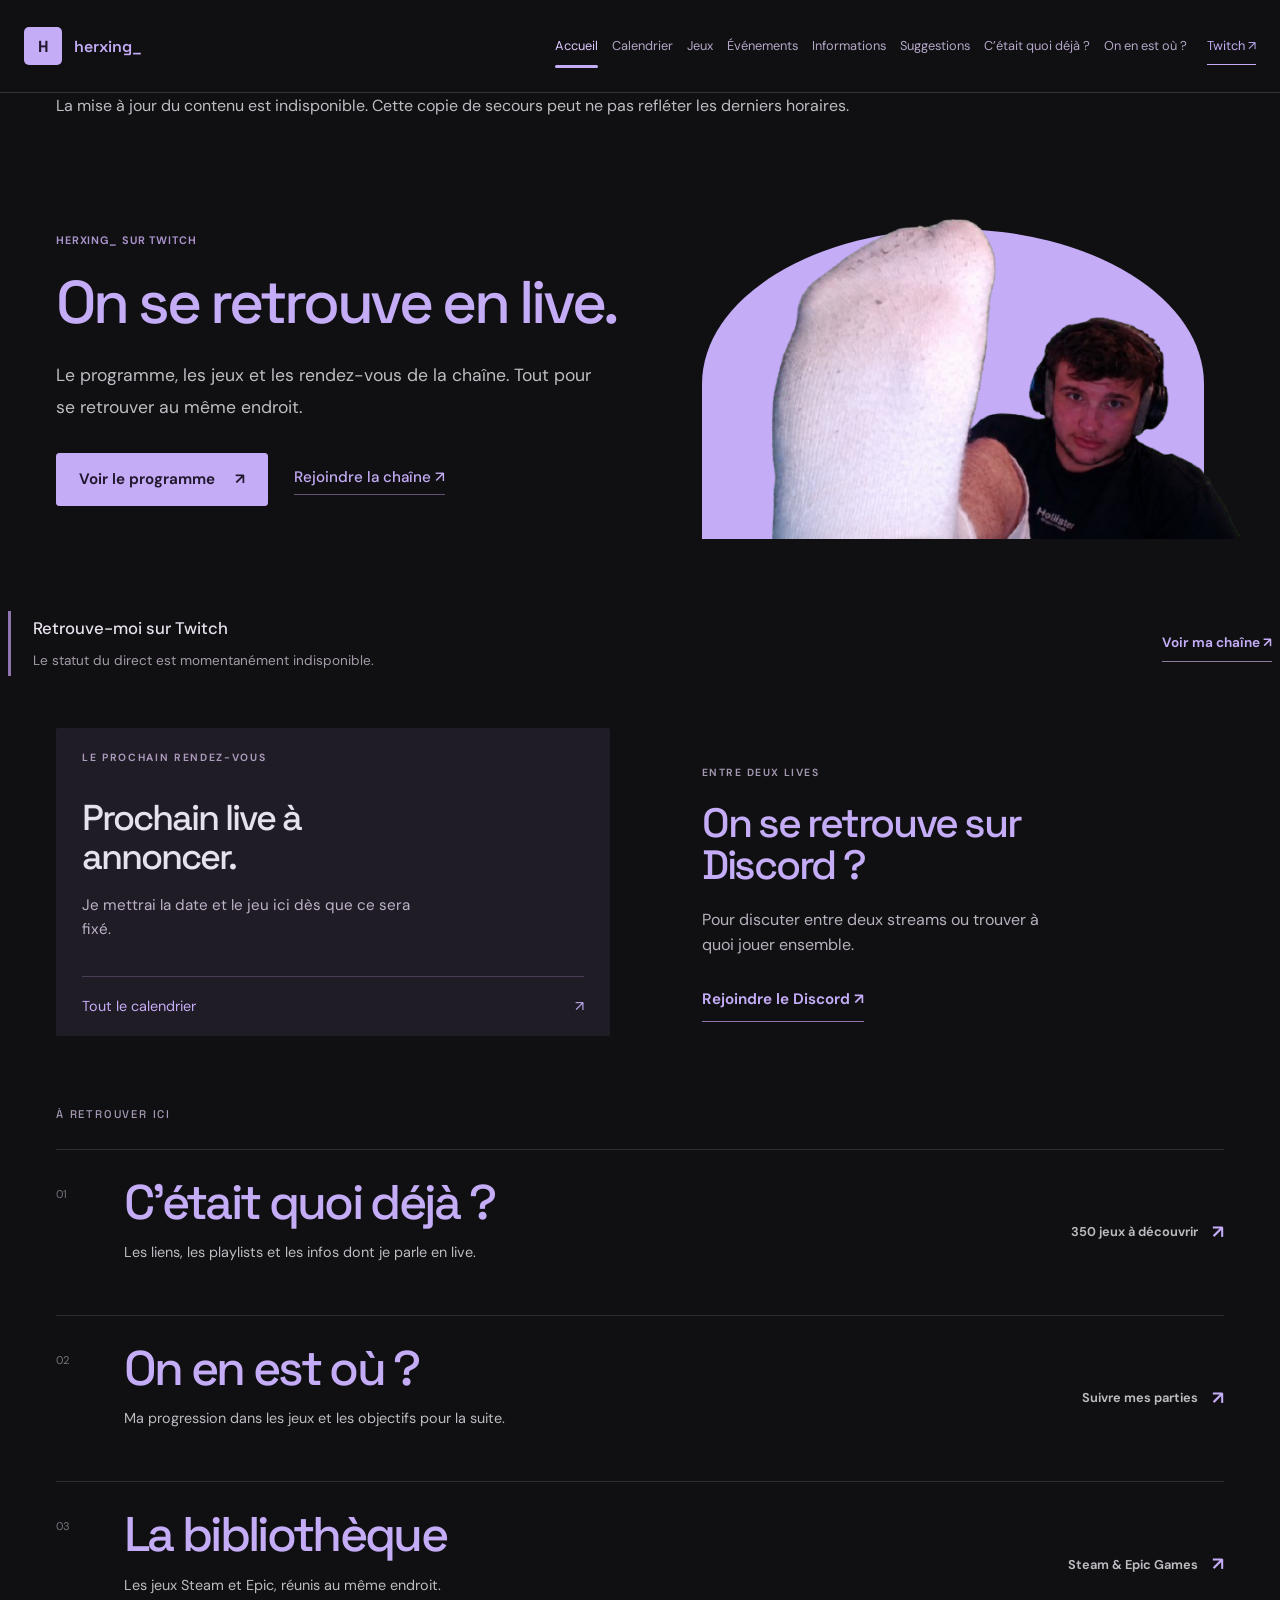
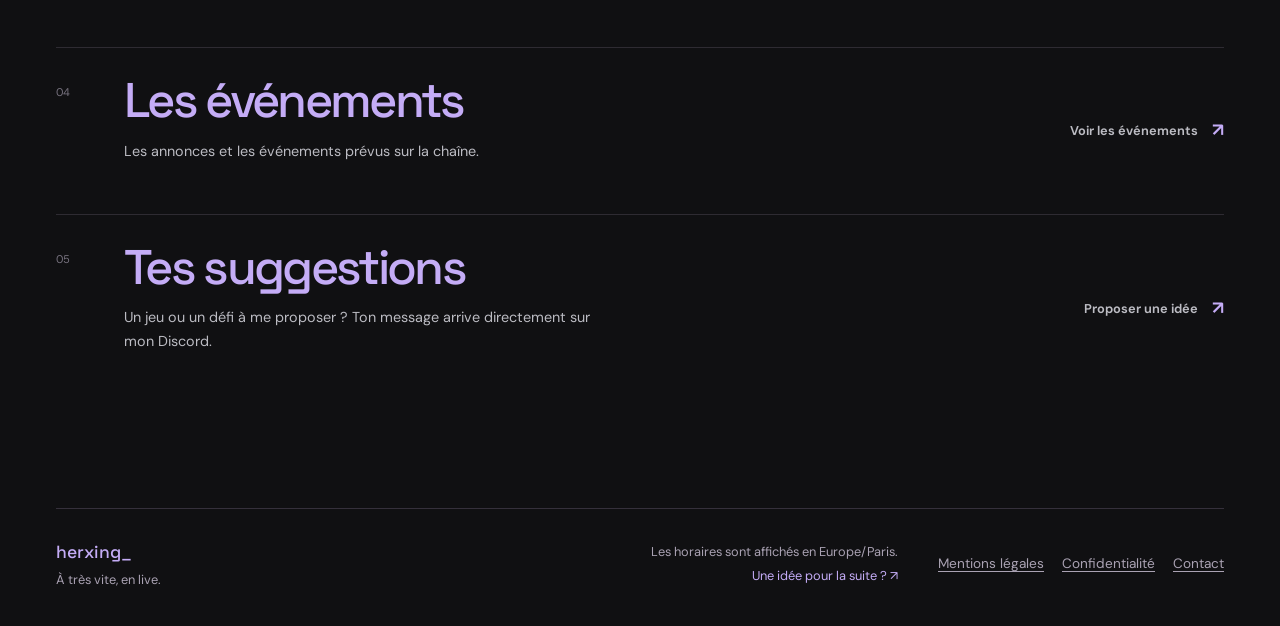
==== index.html @ 946a71b2 "Ajouter le carnet de references et le suivi des parties" ====
<!DOCTYPE html>
<html lang="fr" data-page="accueil" data-root="./">
<head>
<meta charset="UTF-8">
<meta name="referrer" content="no-referrer">
<meta name="viewport" content="width=device-width, initial-scale=1">
<meta name="description" content="Je joue un peu à tout et j’essaie de streamer au moins deux fois par semaine. Ici, tu peux retrouver le programme, mes jeux et me proposer tes idées.">
<meta name="theme-color" content="#111113">
<title>Accueil — herxing_</title>
<link rel="icon" type="image/svg+xml" href="./favicon.svg">
<link rel="stylesheet" href="./css/style.css">
<script defer src="./public/contenu.js">
</script>
<script defer src="./config.js">
</script>
<script defer src="./js/validation.js">
</script>
<script defer src="./js/calendar.js"></script>
<script defer src="./js/community.js"></script>
<script defer src="./js/site.js">
</script>
<script defer src="./js/navigation.js"></script>
<link rel="stylesheet" href="./css/editorial.css">
</head>
<body>
<a class="skip" href="#contenu">Aller au contenu</a>
<header class="header">
<a class="brand" href="./index.html" aria-label="herxing_, accueil">
<span class="brand-mark" aria-hidden="true">H
</span>herxing_<span class="brand-tag">LE POINT DE RENDEZ-VOUS</span>
</a>
<nav aria-label="Navigation principale">
<a href="./index.html" aria-current="page">Accueil</a>
<a href="./calendrier/index.html">Calendrier</a>
<a href="./jeux/index.html">Jeux</a>
<a href="./evenements/index.html">Événements</a>
<a href="./informations/index.html">Informations</a>
<a href="./suggestions/index.html">Suggestions</a><a href="./reperes/index.html">C’était quoi déjà ?</a><a href="./progression/index.html">On en est où ?</a>
</nav>
<a class="twitch-link" href="https://www.twitch.tv/herxing_" target="_blank" rel="noopener noreferrer">Twitch <span aria-hidden="true">↗</span>
</a>
</header>
<main id="contenu" tabindex="-1">
<noscript>
<p class="shell">Active JavaScript pour afficher les rendez-vous, les jeux et envoyer des suggestions.</p>
</noscript>
<section class="hero shell">
<div class="hero-copy">
<p class="eyebrow">HERXING_ SUR TWITCH</p>
<h1>Le bègue de Twitch.</h1>
<p class="lead">Je bégaie, je joue mal, mais je suis là.</p>
<div class="actions">
<a class="button primary" href="./calendrier/index.html">Voir le programme <span aria-hidden="true">↗</span>
</a>
<a class="text-link" href="https://www.twitch.tv/herxing_" target="_blank" rel="noopener noreferrer">Rejoindre la chaîne ↗</a>
</div>

</div>
<div class="hero-scene">


<img class="hero-person" src="./images/herxing-chaussette.png" alt="Herxing avec son casque, une chaussette tendue vers la caméra au premier plan." width="660" height="378" fetchpriority="high">

</div>
</section>
<section class="home-rendezvous shell" aria-label="Les prochains rendez-vous et la communauté">
<aside class="next-card">
<div class="card-top">
<span class="eyebrow">LE PROCHAIN RENDEZ-VOUS</span>

</div>
<div id="next-stream">
</div>
<div id="next-empty" class="next-empty">

<h2>Prochain live à annoncer.</h2>
<p>Je mettrai la date et le jeu ici dès que ce sera fixé.</p>
</div>
<a class="card-bottom" href="./calendrier/index.html">Tout le calendrier <span aria-hidden="true">↗</span>
</a>
</aside>
<aside class="home-discord">

<h2>On se retrouve sur Discord ?</h2>
<p>Pour discuter entre deux streams ou trouver à quoi jouer ensemble.</p>
<a class="button primary" href="https://discord.gg/GYgPJBF5gM" target="_blank" rel="noopener noreferrer">Rejoindre le Discord ↗</a>
</aside>
</section>
<section class="explore shell">
<div class="section-heading">
<div>

<h2>À retrouver ici</h2>
</div>

</div>
<div class="portal-grid">
<a class="portal" href="./reperes/index.html"><h3>C’était quoi déjà ?</h3><p>Les liens, les playlists et les infos dont je parle en live.</p><span class="portal-footer">Retrouver une référence</span></a>
<a class="portal" href="./progression/index.html"><h3>On en est où ?</h3><p>Ma progression dans les jeux et les objectifs pour la suite.</p><span class="portal-footer">Suivre mes parties</span></a>
<a class="portal" href="./jeux/index.html">

<h3>La bibliothèque</h3>
<p>Les jeux Steam et Epic, réunis au même endroit.</p>
<span class="portal-footer">Steam &amp; Epic Games</span>
</a>
<a class="portal" href="./evenements/index.html">

<h3>Les événements</h3>
<p>Les annonces et les événements prévus sur la chaîne.</p>
<span class="portal-footer">Voir les événements</span>
</a>
<a class="portal purple-portal" href="./suggestions/index.html">

<h3>Tes suggestions</h3>
<p>Un jeu ou un défi à me proposer ? Ton message arrive directement sur mon Discord.</p>
<span class="portal-footer">Proposer une idée</span>
</a>
</div>
</section>
</main>
<footer class="footer">
<a class="footer-brand" href="./index.html">herxing_<span>À très vite, en live.</span>
</a>
<div>
<span>Les horaires sont affichés en Europe/Paris.</span>
<a href="./suggestions/index.html">Une idée pour la suite ? <span aria-hidden="true">↗</span>
</a>
</div>
<nav class="legal-links" aria-label="Informations légales"><a href="./mentions-legales/index.html">Mentions légales</a><a href="./confidentialite/index.html">Confidentialité</a><a href="mailto:herxingapp@gmail.com">Contact</a></nav>
<span class="footer-note">Fait pour se retrouver.</span>
</footer>
</body>
</html>
---- css/style.css ----
@font-face{font-family:"DM Sans";font-style:normal;font-weight:400 700;font-display:swap;src:url("../fonts/dmsans.ttf") format("truetype")}
@font-face{font-family:"Space Grotesk";font-style:normal;font-weight:400 700;font-display:swap;src:url("../fonts/spacegrotesk.ttf") format("truetype")}
:root{color-scheme:dark;--bg:#111113;--surface:#19191d;--line:#303036;--muted:#a6a5b1;--text:#f6f5f9;--purple:#b9a0ff;--purple-dark:#261d3e;--heading:'Space Grotesk',sans-serif;--body:'DM Sans',sans-serif}
*{box-sizing:border-box}html{scroll-behavior:smooth}body{margin:0;background:var(--bg);color:var(--text);font:400 1rem/1.6 var(--body)}a{color:inherit;text-decoration:none}button,input,textarea,select{font:inherit}button,a,input,textarea{touch-action:manipulation}button{cursor:pointer}button:disabled{cursor:wait;opacity:.6}h1,h2,h3,p{margin:0}h1,h2,h3{font-family:var(--heading);line-height:1.15;font-weight:500;letter-spacing:-.04em}h1{font-size:clamp(2.8rem,5.6vw,5rem)}h2{font-size:2rem}h3{font-size:1.5rem}p{color:var(--muted)}[hidden]{display:none!important}a:focus-visible,button:focus-visible,input:focus-visible,textarea:focus-visible,summary:focus-visible{outline:3px solid var(--purple);outline-offset:5px}a:hover{color:var(--purple)}.shell{max-width:1264px;margin:auto;padding-left:48px;padding-right:48px}.header{max-width:1456px;margin:auto;display:flex;align-items:center;gap:32px;padding:27px 48px;border-bottom:1px solid var(--line)}.brand{display:flex;align-items:center;gap:12px;font:600 1.2rem var(--heading);white-space:nowrap}.brand-mark{background:var(--purple);color:var(--bg);width:38px;height:38px;display:inline-flex;align-items:center;justify-content:center;border-radius:10px;font-weight:700}.brand-mark span{margin-left:-2px}.brand-tag{display:none}.header nav{display:flex;gap:26px;margin-left:auto;align-items:center}.header nav a{font-size:.9rem;color:#bdbcc5;position:relative;padding:12px 0}.header nav a:hover,.header nav a[aria-current=page]{color:#fff}.header nav a[aria-current=page]:after{content:'';position:absolute;height:3px;background:var(--purple);left:0;right:0;bottom:0;border-radius:2px}.twitch-link{border:1px solid var(--line);padding:8px 14px;border-radius:6px;font-size:.9rem}.hero{display:grid;grid-template-columns:1.2fr 1fr;gap:70px;padding-top:92px;padding-bottom:80px}.eyebrow{font-size:.75rem;line-height:1.5;letter-spacing:.13em;font-weight:650;color:var(--muted)}.hero-copy>.eyebrow{color:var(--purple);display:flex;align-items:center;gap:10px}.tiny-line{height:1px;width:24px;background:var(--purple)}.hero h1{margin:23px 0 24px;max-width:620px;line-height:1.04}.lead{font-size:1.1rem;line-height:1.8;max-width:610px}.actions{display:flex;align-items:center;gap:26px;margin-top:30px;flex-wrap:wrap}.button{display:inline-flex;align-items:center;justify-content:center;gap:28px;font-weight:650;font-size:.95rem;border-radius:7px;padding:13px 20px;border:1px solid transparent;line-height:1.5}.primary{background:var(--purple);color:#1b132c}.primary:hover{background:#cab6ff;color:#1b132c}.secondary{background:transparent;border-color:#554569;color:#ddcfff}.secondary:hover{background:#302341;color:#fff}.text-link{font-size:.95rem;font-weight:500}.hero-footnote{font-size:.8rem;margin-top:35px;color:#8c8b96}.next-card{margin-top:8px;align-self:center;min-height:340px;background:var(--surface);border:1px solid #3d354b;border-radius:12px;display:flex;flex-direction:column;box-shadow:0 20px 60px #0002;overflow:hidden}.card-top{display:flex;justify-content:space-between;align-items:center;padding:22px 26px;border-bottom:1px solid var(--line);gap:15px}.badge{font-size:.7rem;letter-spacing:.08em;padding:4px 9px;border:1px solid #4a405c;border-radius:4px;color:#d1bfff;white-space:nowrap}.next-empty{padding:22px 27px 34px;flex:1}.outline-number{display:block;font:500 clamp(2.6rem,4vw,3.9rem)/1.3 var(--heading);letter-spacing:-.06em;color:#82729e;margin-bottom:14px}.next-empty h2{font-size:1.5rem;margin-bottom:10px}.next-empty p{font-size:.95rem}.card-bottom{border-top:1px solid var(--line);display:flex;justify-content:space-between;padding:16px 26px;font-size:.9rem;margin-top:auto}.card-bottom span{color:var(--purple)}.next-card .appointment{padding:24px;display:block;border:0;background:none;margin:0}.next-card .date-tile{float:left;margin-right:18px;margin-bottom:18px}.next-card .appointment h3{font-size:1.6rem}.next-card .appointment p{clear:both}.section-heading{display:flex;justify-content:space-between;align-items:end;gap:20px;margin-bottom:26px}.section-heading .eyebrow{margin-bottom:10px}.section-heading>p{font-size:.9rem}.explore{padding-bottom:74px}.portal-grid{display:grid;grid-template-columns:repeat(3,1fr);gap:18px}.portal{border:1px solid var(--line);border-radius:10px;padding:26px;background:#17171b;transition:background .2s,transform .2s}.portal:hover{background:#202026;color:var(--text);transform:translateY(-3px)}.portal-top{display:flex;align-items:center;gap:12px;margin-bottom:30px}.portal-top>span:last-child{margin-left:auto;color:var(--muted)}.portal-icon{display:flex;align-items:center;justify-content:center;border:1px solid #47434f;border-radius:8px;width:35px;height:35px;color:var(--purple);font-size:1.6rem;line-height:1}.portal-top .eyebrow{font-size:.68rem;letter-spacing:.08em}.portal h3{margin-bottom:13px;font-size:1.55rem}.portal p{font-size:.94rem;min-height:72px}.portal-footer{display:block;border-top:1px solid var(--line);padding-top:18px;margin-top:18px;font-size:.8rem;color:#c4c2cf}.purple-portal{background:#221b31;border-color:#493b61}.purple-portal:hover{background:#2b223e}.purple-portal .portal-icon{border-color:#5b477a}.purple-portal .portal-footer{color:var(--purple);border-color:#40314f}.section-block{padding-bottom:65px}.footer{max-width:1168px;margin:0 auto;border-top:1px solid var(--line);padding:32px 0 38px;display:flex;gap:40px;align-items:center}.footer-brand{font:500 1.1rem var(--heading)}.footer-brand span{display:block;font:.8rem var(--body);color:var(--muted);margin-top:8px}.footer>div{margin-left:auto;display:flex;flex-direction:column;gap:4px;font-size:.8rem;text-align:right}.footer>div>span{color:var(--muted)}.footer-note{display:none}.page{padding-top:68px;padding-bottom:80px;min-height:72vh}.page-heading{margin-bottom:50px}.page-heading .eyebrow{color:var(--purple);margin-bottom:18px}.page-heading h1{font-size:clamp(2.6rem,4.8vw,4rem);margin-bottom:20px}.accent{color:var(--purple)}.empty-state{text-align:center;padding:58px 24px;border:1px dashed #3b3746;border-radius:12px;background:#17161b}.empty-state h2{font-size:1.65rem;margin-bottom:12px}.empty-symbol{font-size:2.1rem;color:var(--purple);display:block;margin-bottom:22px}.empty-state .button{margin-top:25px}.appointment{display:flex;gap:24px;border:1px solid var(--line);background:var(--surface);border-radius:10px;padding:26px;margin-bottom:15px;align-items:flex-start}.date-tile{min-width:68px;text-align:center;background:#292133;border-radius:7px;padding:8px 10px;color:var(--purple)}.date-tile span{font-size:.75rem;letter-spacing:.1em;text-transform:uppercase}.date-tile strong{display:block;font:500 2rem var(--heading)}.appointment h3{margin:7px 0 12px}.appointment p{font-size:.95rem}.appointment p+p{margin-top:12px}.appointment-body{min-width:0;overflow-wrap:anywhere}.multiline{white-space:pre-line;overflow-wrap:anywhere}.past-section{margin-top:32px;color:var(--muted)}.past-section summary{cursor:pointer;margin-bottom:20px}.panel{padding:32px;background:var(--surface);border:1px solid var(--line);border-radius:12px}.panel h2{margin-bottom:22px}.panel .eyebrow{margin-bottom:12px}.panel .text-link{display:inline-block;margin-top:24px;color:var(--purple)}.info-grid{display:grid;grid-template-columns:1.3fr 1fr;gap:28px}.social-row{display:flex;justify-content:space-between;border-bottom:1px solid var(--line);padding:16px 0}.social-row span:last-child{color:var(--purple)}.library-toolbar{display:flex;justify-content:space-between;gap:20px;align-items:center;flex-wrap:wrap}.filter-group{display:flex;gap:7px;flex-wrap:wrap}.filter{border:1px solid var(--line);background:transparent;border-radius:6px;padding:9px 13px;color:var(--muted);font-size:.9rem}.filter span{margin-left:8px;font-size:.8rem}.filter.active{background:var(--purple);color:#1b132c;border-color:var(--purple)}input,textarea,select{background:#111115;border:1px solid #4a4654;color:var(--text);padding:12px 14px;border-radius:6px;width:100%;min-width:0}input::placeholder,textarea::placeholder{color:#898793}textarea{resize:vertical}.search{display:flex;align-items:center;gap:12px;border:1px solid #4a4654;border-radius:7px;padding-left:15px;max-width:100%}.search>span{color:var(--muted);font-size:1.4rem}.search input{border:0;background:transparent;padding-left:0}.results-line{font-size:.85rem;margin:25px 0 17px}.game-grid{display:grid;grid-template-columns:repeat(3,1fr);gap:16px}.game-card{padding:23px;border:1px solid var(--line);border-radius:9px;background:var(--surface)}.game-card h2{font-size:1.35rem;margin:22px 0;overflow-wrap:anywhere}.game-card a{font-size:.8rem;color:var(--purple)}.sync-note{display:flex;justify-content:space-between;gap:10px;font-size:.8rem;margin-top:25px;flex-wrap:wrap}.suggestion-strip{display:flex;align-items:center;justify-content:space-between;padding:28px;background:#20192c;border:1px solid #443351;border-radius:10px;margin-top:45px;gap:22px}.suggestion-strip h2{font-size:1.5rem;margin-bottom:6px}.suggestions-grid{display:grid;grid-template-columns:1.4fr 1fr;gap:70px}.form-panel h2{font-size:1.65rem}.form-panel label{display:block;font-size:.95rem;margin:20px 0 8px}.optional{font-size:.8rem;color:var(--muted);margin-left:8px}.field-note{display:flex;justify-content:space-between;font-size:.8rem;color:var(--muted);margin:5px 0 18px}.form-panel .button{margin-top:22px}.form-panel [role=status]{margin-top:17px;color:#ddcfff}.suggestion-aside{padding-top:10px}.large-quote{font:5rem/1 var(--heading);color:var(--purple)}.suggestion-aside h2{margin:5px 0 25px}.suggestion-aside p{font-size:.95rem}.aside-rule{height:1px;background:var(--line);margin:26px 0;width:55px}.small-note{font-size:.8rem!important;margin-top:32px}.form-unavailable{padding:30px 0}.form-unavailable h3{margin:22px 0 14px}.honeypot{position:absolute;left:-9999px;opacity:0}.sr-only{position:absolute!important;width:1px;height:1px;overflow:hidden;clip:rect(0,0,0,0)}.skip{position:absolute;top:-100px;left:20px;z-index:99;background:var(--purple);color:#111;padding:10px}.skip:focus{top:10px}
@media(min-width:1600px){.brand-tag{display:block;color:var(--muted);font:.65rem var(--body);letter-spacing:.1em;margin-left:5px}}
@media(max-width:1100px){.header{padding:20px 30px;gap:22px;flex-wrap:wrap}.header nav{gap:22px}.twitch-link{display:none}.hero{gap:32px;padding-top:65px}.footer{margin:0 48px}.portal{padding:22px}.portal-top{gap:8px}.portal-top .eyebrow{font-size:.65rem}.suggestions-grid{gap:35px}}
@media(max-width:800px){.header{display:block;padding:20px 24px 0}.header nav{margin-top:15px;gap:23px;overflow-x:auto;padding-bottom:10px}.header nav a{white-space:nowrap}.shell{padding-left:24px;padding-right:24px}.hero{grid-template-columns:1fr;padding-top:50px;padding-bottom:52px;gap:38px}.hero h1{font-size:3.8rem;max-width:500px}.next-card{max-width:600px;width:100%}.portal-grid{grid-template-columns:1fr}.portal-top{margin-bottom:20px}.portal p{min-height:0}.portal-footer{margin-top:22px}.portal-top .eyebrow{font-size:.75rem}.section-heading>p{display:none}.footer{margin:0 24px;align-items:start}.page{padding-top:45px}.page-heading{margin-bottom:35px}.info-grid,.suggestions-grid{grid-template-columns:1fr}.suggestion-aside{padding:10px 10px 0}.game-grid{grid-template-columns:repeat(2,1fr)}.suggestion-strip{align-items:start;flex-direction:column}.footer>div{max-width:230px}.panel{padding:24px}}
@media(max-width:450px){.hero h1{font-size:3.2rem}.hero-copy .eyebrow{font-size:.68rem}.card-top{padding:20px;gap:8px}.card-top .eyebrow{font-size:.65rem}.next-empty{padding:23px}.footer{flex-direction:column;gap:22px}.footer>div{margin-left:0;text-align:left}.game-grid{grid-template-columns:1fr}.filter{padding:9px 10px}.filter span{margin-left:4px}.search{width:100%}.appointment{padding:18px;gap:15px}.date-tile{min-width:56px}.appointment h3{font-size:1.3rem}.page-heading h1{font-size:2.5rem}.section-heading h2{font-size:1.6rem}}
@media(prefers-reduced-motion:reduce){html{scroll-behavior:auto}*,*:before,*:after{transition:none!important;animation:none!important}}

/* Jaquettes : espace stable au chargement et remplacement sans image cassée. */
.game-card{overflow:hidden;transition:border-color .2s,transform .2s}.game-card:hover{border-color:#9471c9;transform:translateY(-3px)}.game-artwork{position:relative;aspect-ratio:460/215;margin:-23px -23px 22px;overflow:hidden;background:radial-gradient(ellipse at 20% 20%,#62418b,transparent 65%),linear-gradient(135deg,#30203f,#15141d);display:grid;place-items:center}.game-monogram{font:600 3.5rem var(--heading);color:#d7c0ff;letter-spacing:.08em}.game-artwork img{position:absolute;width:100%;height:100%;object-fit:cover;inset:0}.game-card h2{margin:18px 0}.game-card .badge{position:relative}@media(prefers-reduced-motion:reduce){.game-card{transition:none}.game-card:hover{transform:none}}

.library-facets{display:grid;grid-template-columns:repeat(3,minmax(0,1fr)) auto;gap:16px;align-items:end;margin-top:24px}.library-facets label{font-size:.85rem;color:var(--muted)}.library-facets select{display:block;margin-top:6px}.game-genres{font-size:.8rem;margin-bottom:18px}@media(max-width:700px){.library-facets{grid-template-columns:1fr 1fr}}@media(max-width:420px){.library-facets{grid-template-columns:1fr}}

.about-stickers{display:flex;flex-wrap:wrap;gap:10px;margin:18px 0 26px}.about-stickers span{padding:6px 12px;border:1px solid #735593;border-radius:6px;background:#2d203e;color:#e2ceff;font-size:.78rem}.about-stickers span:first-child{transform:rotate(-3deg);background:var(--purple);color:#20142e;font-weight:700}.about-stickers span:last-child{transform:rotate(2deg)}.setup-panel{margin-top:28px}.setup-heading{display:flex;justify-content:space-between;align-items:center;gap:24px}.setup-heading>p{font-size:.9rem;text-align:right}.setup-list{display:grid;grid-template-columns:repeat(3,minmax(0,1fr));gap:0 28px;margin:12px 0 0}.setup-item{padding:22px 0;border-top:1px solid var(--line)}.setup-item dt{font-size:.75rem;text-transform:uppercase;letter-spacing:.09em;color:var(--purple);margin-bottom:8px}.setup-item dd{margin:0;font-size:1rem;overflow-wrap:anywhere}@media(max-width:850px){.setup-list{grid-template-columns:1fr 1fr}}@media(max-width:520px){.setup-list{grid-template-columns:1fr}.setup-heading{display:block}.setup-heading>p{text-align:left;margin-bottom:24px}}

.stream-mood{display:grid;grid-template-columns:1fr 1.15fr;gap:24px;align-items:center;margin-top:28px;padding:36px 32px 0;border:1px solid #59426f;border-radius:16px;background:radial-gradient(ellipse at 80% 100%,#48305e,transparent 65%),#1b1622;overflow:hidden}.mood-copy{padding-bottom:36px}.mood-copy .eyebrow{color:#c7a5f0;margin-bottom:16px}.mood-copy h2{font-size:clamp(1.8rem,3vw,2.6rem)}.mood-disclaimer{margin:15px 0 24px;font-size:.95rem}.mood-portrait{margin:0;align-self:end;position:relative;transform-origin:50% 100%;padding-top:100px}.mood-portrait img{display:block;width:100%;height:auto;filter:drop-shadow(0 0 12px #b794f622)}.mood-portrait figcaption{position:absolute;top:0;left:5%;right:5%;padding:16px 20px;background:#e9dcff;color:#271b36;border-radius:16px;font-weight:650;line-height:1.4;transform:rotate(-2deg)}.mood-portrait figcaption:after{content:"";position:absolute;bottom:-11px;left:58%;border-left:12px solid transparent;border-right:12px solid transparent;border-top:13px solid #e9dcff}.mood-arrived{animation:mood-pop .75s ease-out both}@keyframes mood-pop{0%{opacity:0;transform:translateY(45px) rotate(-5deg)}65%{opacity:1;transform:translateY(-8px) rotate(2deg)}100%{opacity:1;transform:none}}@media(max-width:700px){.stream-mood{grid-template-columns:1fr;padding:28px 20px 0;gap:0}.mood-copy{padding-bottom:24px}.mood-portrait{width:100%;max-width:500px;justify-self:center;padding-top:110px}}@media(prefers-reduced-motion:reduce){.mood-arrived{animation:none}}

/* Accueil : salon multigaming */
html[data-page=accueil] body{background:radial-gradient(ellipse at 85% 12%,#39204d66,transparent 40%),var(--bg)}html[data-page=accueil] .hero{gap:32px;align-items:center;padding-top:64px;padding-bottom:48px;grid-template-columns:1.05fr 1fr}html[data-page=accueil] .hero h1{font-size:clamp(2.8rem,5vw,4.8rem);max-width:650px}html[data-page=accueil] .hero .lead{max-width:540px}.home-stickers{display:flex;gap:10px;flex-wrap:wrap;margin-top:28px}.home-stickers span{font-size:.75rem;padding:6px 10px;background:#24202c;border:1px solid #50425e;border-radius:30px;color:#ded3eb}.hero-scene{position:relative;isolation:isolate;min-height:385px;display:flex;align-items:end;border-radius:32px;background:radial-gradient(circle at 65% 35%,#d0b4ff,#9461c9 47%,#55306b);border:1px solid #c8a2f8;box-shadow:0 20px 70px #9762db20;transform:rotate(2deg);margin:24px 0 28px}.hero-scene:before{content:"";position:absolute;inset:16px;border:1px dashed #ffffff50;border-radius:23px;z-index:-1}.hero-person{display:block;width:112%;max-width:none;height:auto;margin-left:-6%;filter:drop-shadow(0 12px 12px #1a082c66);transform:rotate(-2deg);border-radius:0 0 28px 28px}.scene-sticker{position:absolute;top:24px;left:-12px;background:#e4ff9b;color:#24300c;padding:10px 17px;font-weight:800;font-size:.78rem;letter-spacing:.06em;transform:rotate(-7deg);box-shadow:4px 4px 0 #34233e;border-radius:6px;z-index:2}.scene-spark{position:absolute;right:20px;top:50px;font-size:4rem;color:#e9ffad}.scene-caption{position:absolute;bottom:-22px;right:16px;left:16px;background:#21172e;border:1px solid #b68bdd;padding:14px 18px;border-radius:12px;transform:rotate(-2deg);box-shadow:0 8px 20px #0004}.scene-caption span{display:block;color:#d1b3ff;font-weight:700}.scene-caption strong{font-size:.86rem;font-weight:400;color:#f4eaff}.home-rendezvous{display:grid;grid-template-columns:1fr 1fr;gap:24px;margin-bottom:64px}.home-rendezvous .next-card{width:100%;align-self:stretch}.home-rendezvous .next-empty{padding:26px;position:relative}.next-icon{float:right;font-size:2.5rem;color:#c4a3ff}.home-rendezvous .next-empty h2{font-size:1.65rem}.home-discord{padding:30px;border-radius:14px;background:linear-gradient(120deg,#35214c,#211c38);border:1px solid #705594}.home-discord .eyebrow{color:#ccb0f6}.home-discord h2{margin:18px 0 14px;font-size:2rem}.home-discord .button{margin-top:24px}.home-discord p{max-width:420px}html[data-page=accueil] .portal{position:relative;overflow:hidden;transition:transform .2s,border-color .2s}html[data-page=accueil] .portal:hover{transform:translateY(-5px);border-color:#b998ea}html[data-page=accueil] .portal:first-child{background:linear-gradient(145deg,#1c2b29,#17191c)}html[data-page=accueil] .portal:nth-child(2){background:linear-gradient(145deg,#332321,#1c181b)}html[data-page=accueil] .portal-icon{background:#ffffff0b}html[data-page=accueil] .portal:first-child .portal-icon{color:#c9efa0}html[data-page=accueil] .portal:nth-child(2) .portal-icon{color:#ffbb97}@media(max-width:900px){html[data-page=accueil] .hero{grid-template-columns:1fr}.hero-scene{width:min(100%,550px);justify-self:center;min-height:330px}.home-rendezvous{grid-template-columns:1fr}html[data-page=accueil] .hero h1{max-width:720px}}@media(max-width:520px){.hero-scene{min-height:290px;margin-top:30px}.scene-sticker{font-size:.65rem;left:0}.scene-spark{font-size:3rem;top:65px}.scene-caption strong{font-size:.75rem}.home-discord{padding:24px}html[data-page=accueil] .hero{padding-top:36px}}@media(prefers-reduced-motion:reduce){html[data-page=accueil] .portal{transition:none}html[data-page=accueil] .portal:hover{transform:none}}

/* Accueil simplifié : une photo, une présentation et des liens directs. */
html[data-page=accueil] body{background:var(--bg)}html[data-page=accueil] .hero{padding-top:56px;gap:48px}html[data-page=accueil] .hero h1{font-size:clamp(2.8rem,4.7vw,4.4rem);line-height:1.08;text-wrap:balance;max-width:580px}html[data-page=accueil] .hero .eyebrow{letter-spacing:.08em}.hero-scene{min-height:340px;transform:none;border:0;border-radius:0;box-shadow:none;background:none;margin:12px 0;align-self:center}.hero-scene:before{inset:35px 15px 0;border:0;border-radius:50% 50% 12px 12px;background:#70508c;z-index:-1}.hero-person{width:108%;margin-left:-4%;transform:none;filter:none;border-radius:0}.home-discord{background:transparent;border:0;border-left:2px solid #9674bb;border-radius:0;padding:24px 32px}.home-discord h2{margin:0 0 16px;font-size:1.8rem}.home-discord .button{background:transparent;color:#d3b8f5;border-color:#715784}.home-rendezvous .next-card{box-shadow:none;border-radius:10px}.home-rendezvous{margin-top:20px;margin-bottom:56px}html[data-page=accueil] .portal,html[data-page=accueil] .portal:first-child,html[data-page=accueil] .portal:nth-child(2){background:transparent;border:0;border-top:1px solid #51435e;border-radius:0;padding:24px 0;box-shadow:none}html[data-page=accueil] .portal:hover{transform:none;border-color:#c7a4f1}html[data-page=accueil] .portal h3{margin-top:0}html[data-page=accueil] .portal-footer{border:0;padding-top:18px}html[data-page=accueil] .portal-grid{gap:32px}@media(max-width:900px){html[data-page=accueil] .hero{gap:20px}.hero-scene{min-height:280px}}@media(max-width:520px){html[data-page=accueil] .hero{padding-top:32px}.hero-scene{min-height:220px}.home-discord{padding:20px}.home-rendezvous{margin-top:0}}

/* Accès aux pages : contraste et indication de clic. */
html[data-page=accueil] .portal,html[data-page=accueil] .portal:first-child,html[data-page=accueil] .portal:nth-child(2){background:#231c2e;border:1px solid #72568e;border-top:3px solid #b99af3;border-radius:10px;padding:28px;display:flex;flex-direction:column;min-height:245px}html[data-page=accueil] .portal h3{color:#fff;font-size:1.6rem;padding-right:32px;margin:0 0 16px}html[data-page=accueil] .portal p{color:#ded6e8;line-height:1.65;margin-bottom:24px}html[data-page=accueil] .portal:after{content:"↗";position:absolute;top:24px;right:24px;color:#d9c4ff;font-size:1.6rem}html[data-page=accueil] .portal-footer{display:block;margin-top:auto;padding-top:18px;border-top:1px solid #665274;color:#e1d0ff;font-size:.9rem;font-weight:650}html[data-page=accueil] .portal:hover,html[data-page=accueil] .portal:focus-visible{background:#30243e;border-color:#d2b4ff;transform:none}html[data-page=accueil] .portal-grid{gap:22px}@media(max-width:520px){html[data-page=accueil] .portal,html[data-page=accueil] .portal:first-child,html[data-page=accueil] .portal:nth-child(2){padding:24px;min-height:220px}}

.appointment-art{display:block;grid-column:1 / -1;width:100%;height:auto;max-height:260px;object-fit:cover;border-radius:9px;margin-top:12px}.appointment .date-tile{background:#38264c;border-color:#8865a8;color:#edddff}.appointment time{color:#e2d0f5}


.legal-content{max-width:850px}.legal-content section{margin:32px 0}.legal-content h2{font-size:1.5rem;margin-bottom:14px}.legal-content p,.legal-content li{line-height:1.8;margin-bottom:12px}.legal-content ul{padding-left:24px}.legal-content a,.privacy-note a{color:#d6bfff;text-decoration:underline;text-underline-offset:3px}.legal-links{display:flex;flex-wrap:wrap;gap:12px;justify-content:flex-end}.privacy-note{font-size:.9rem;line-height:1.65;margin:22px 0;color:#ded6e8}.privacy-actions{display:flex;flex-wrap:wrap;gap:12px}.legal-draft{border-left:3px solid #e6bd73;padding:16px;background:#29241b}.privacy-actions .button{margin-top:8px}

.footer{flex-wrap:wrap}.footer .legal-links{font-size:.85rem;gap:10px 18px}.footer .legal-links a{text-decoration:underline;text-underline-offset:3px}@media(max-width:700px){.footer .legal-links{flex-basis:100%;justify-content:flex-start}.privacy-actions .button{width:100%}}

.live-banner{display:flex;align-items:center;justify-content:space-between;gap:24px;padding:24px 28px;margin-bottom:40px;background:#211b2b;border:1px solid #665080;border-radius:12px}.live-banner strong{font-size:1.3rem}.live-banner p{margin-top:8px}.live-banner.is-live{border-color:#f47789;background:#301a26}.live-banner.is-live strong{color:#ffacb8}.agenda-button{display:flex;margin-top:16px}.agenda-note{font-size:.8rem!important;margin-top:8px}.schedule-status{display:inline-block;margin-top:12px}.appointment-cancelled{border-style:dashed}@media(max-width:650px){.live-banner{flex-direction:column;align-items:stretch;padding:20px}.live-banner .button{width:100%}}

/* Community participation */
.community-section{margin:0 0 64px;scroll-margin-top:110px}.community-poll{padding:28px;border:1px solid #66547e;border-radius:16px;background:#1b1722}.community-poll h3{font-size:1.6rem}.community-poll fieldset{border:0;padding:0;margin:24px 0}.community-poll legend{font-weight:700;margin-bottom:12px}.poll-choice{display:flex;align-items:center;gap:16px;padding:16px;margin:10px 0;border:1px solid #51445f;border-radius:10px;cursor:pointer}.poll-choice:has(input:checked){border-color:#bca1ff;background:#30253e}.poll-choice input{width:20px;height:20px;flex:none;accent-color:#bca1ff}.poll-choice>span{display:grid;gap:6px;flex:1;min-width:0}.poll-choice strong{overflow-wrap:anywhere}.poll-choice progress{width:100%;height:8px;accent-color:#bca1ff}.poll-help{font-size:.85rem;color:#c5bfce}.community-poll>.button{margin:16px 16px 0 0}.community-poll>a{display:inline-block;margin-top:16px}.community-ideas{display:grid;grid-template-columns:repeat(auto-fit,minmax(min(100%,260px),1fr));gap:20px}.community-idea{padding:24px;border-top:3px solid #bca1ff;background:#1c1921;border-radius:4px 4px 14px 14px;overflow-wrap:anywhere}.community-idea h3{margin:18px 0 12px}.community-teaser{margin-top:36px;margin-bottom:56px;padding-top:32px;border-top:1px solid #51445f}.community-teaser h2{margin-bottom:24px}@media(max-width:600px){.community-poll{padding:18px}.community-poll>.button{width:100%;margin-right:0}}

/* Responsive navigation and content */
.menu-toggle{display:none}.appointment{display:grid;grid-template-columns:68px minmax(0,1fr)}.appointment-art{grid-column:1/-1;width:100%;max-height:260px}.next-card .appointment{display:grid}.next-card .date-tile{float:none;margin:0}.appointment-body{width:100%}.agenda-button{white-space:normal;word-break:normal;overflow-wrap:normal}
@media(max-width:900px){
.header.has-menu{display:flex;flex-wrap:wrap;gap:0;align-items:center;padding:16px 20px;position:relative;background:var(--bg);z-index:20}.header.has-menu .brand{margin-right:auto}.header.has-menu .menu-toggle{display:inline-flex;align-items:center;gap:10px;min-height:44px;padding:8px 12px;background:#211b2b;border:1px solid #51445f;border-radius:8px;color:var(--text);font-size:.9rem}.menu-icon{width:18px;height:12px;border-top:2px solid currentColor;border-bottom:2px solid currentColor;position:relative}.menu-icon:after{content:'';position:absolute;left:0;right:0;top:4px;border-top:2px solid currentColor}.header.has-menu nav{display:none;width:100%;margin:16px 0 0;padding:8px 0;overflow:visible;white-space:normal;border-top:1px solid var(--line)}.header.has-menu.menu-open nav{display:grid;grid-template-columns:1fr 1fr;gap:6px}.header.has-menu nav a{padding:14px;border-radius:8px;min-height:48px;background:#19171e;font-size:1rem}.header.has-menu nav a[aria-current=page]{background:#30243e;color:#e3d6ff}.header.has-menu nav a:after{display:none}.header.has-menu>.twitch-link{display:none}.header.has-menu.menu-open>.twitch-link{display:block;width:100%;text-align:center;margin-top:10px;padding:12px}
}
@media(max-width:600px){
.shell{padding-left:20px;padding-right:20px}.page{padding-top:32px;padding-bottom:44px}.page-heading{margin-bottom:30px}.page-heading h1{font-size:2.35rem}.lead{font-size:1rem;line-height:1.65}.hero{gap:24px;padding-top:30px;padding-bottom:30px}.hero h1{font-size:2.5rem;margin:16px 0 18px;line-height:1.08}.hero .actions{gap:12px;margin-top:22px}.hero .actions .button{width:100%}.hero .text-link{display:block;width:100%;text-align:center;padding:10px}.hero-scene{margin:0 auto!important;width:100%;max-width:360px;min-height:0!important}.hero-person{max-height:235px;object-fit:contain}.live-banner{margin-left:20px;margin-right:20px;margin-bottom:28px}.live-banner strong{font-size:1.1rem}.appointment,.next-card .appointment{grid-template-columns:54px minmax(0,1fr);gap:14px;padding:18px;align-items:start}.appointment .date-tile{min-width:0;width:54px;padding:7px 4px}.date-tile strong{font-size:1.6rem}.appointment-body{min-width:0}.appointment .eyebrow{letter-spacing:.05em;font-size:.7rem}.appointment h3,.next-card .appointment h3{font-size:1.35rem}.appointment-art{grid-column:1/-1;grid-row:1;max-height:180px;margin:0 auto 4px;background:#111113}.appointment .agenda-button{width:100%;padding:12px 8px;gap:8px;font-size:.85rem}.appointment .agenda-note{line-height:1.5}.section-heading{align-items:center;gap:12px}.section-heading h2{font-size:1.55rem}.panel{padding:22px}.footer{margin:0 20px;padding-top:26px;gap:22px}.community-section{margin-bottom:38px}.community-section h2{font-size:1.65rem;margin-bottom:16px}.community-teaser{margin-left:20px;margin-right:20px;padding-left:0;padding-right:0}.library-toolbar{gap:14px}.filter-group{width:100%;display:grid;grid-template-columns:repeat(3,1fr);gap:6px}.filter{padding:10px 5px;font-size:.8rem}.filter span{margin-left:4px}.search{width:100%}.game-grid{grid-template-columns:repeat(2,minmax(0,1fr));gap:10px}.game-card{padding:14px}.game-card h2{font-size:1rem;overflow-wrap:normal;word-break:normal;margin-top:12px}.game-card .badge{font-size:.6rem;white-space:normal}.game-card img{height:100px;object-fit:cover}.game-card .button{padding:10px 8px;gap:5px;font-size:.8rem}.info-grid,.suggestions-grid{gap:24px}input,select,textarea{font-size:16px}
}

/* Navigation experiment: full-screen editorial layout */
.menu-heading,.menu-link-description,.menu-link-arrow,.menu-backdrop{display:none}
@media(max-width:900px){
html.navigation-open{overflow:hidden}.header.has-menu{z-index:50}.header.has-menu.menu-open{position:fixed;top:0;left:0;width:100%;max-width:none;background:#c4acf6;border-color:#ad94dc;color:#22182e}.header.has-menu.menu-open .brand-mark{background:#22182e;color:#d3bfff}.header.has-menu .menu-toggle{border:0;background:none;border-radius:0;padding:9px 0 9px 16px;gap:12px;color:inherit}.header.has-menu .menu-icon{border:0;width:22px;height:18px;transform:rotate(0deg);transition:transform .45s cubic-bezier(.22,1,.36,1)}.menu-icon:before,.header.has-menu .menu-icon:after{content:'';position:absolute;left:0;top:5px;height:2px;width:22px;background:currentColor;border:0;transition:transform .4s,top .4s}.header.has-menu .menu-icon:after{top:12px}.header.has-menu.menu-open .menu-icon{transform:rotate(90deg)}.menu-open .menu-icon:before{top:8px;transform:rotate(45deg)}.header.has-menu.menu-open .menu-icon:after{top:8px;transform:rotate(-45deg)}
.header.has-menu nav,.header.has-menu.menu-open nav{position:fixed;inset:76px 0 0;display:grid;grid-template-columns:1fr 1fr;align-content:start;align-items:stretch;gap:0 16px;width:100%;margin:0;padding:24px 26px max(24px,env(safe-area-inset-bottom));border:0;background:#c4acf6;color:#22182e;overflow-y:auto;overscroll-behavior:contain;visibility:hidden;transform:translateY(105%);transition:transform .48s cubic-bezier(.22,1,.36,1),visibility .48s;pointer-events:none}.header.has-menu.menu-open nav{visibility:visible;transform:translateY(0);pointer-events:auto}.header.has-menu .menu-heading{display:block;grid-column:1/-1;font-size:.65rem;letter-spacing:.18em;font-weight:700;color:#58466e;margin:0 0 14px}.header.has-menu .menu-secondary-heading{margin:30px 0 10px;padding-top:22px;border-top:1px solid #a48bc5}.header.has-menu nav a:not(.twitch-link){border:0;border-radius:0;background:none;color:#22182e;padding:10px 0;min-height:44px;font-size:1rem;transform:translateX(-18px);opacity:0;transition:opacity .25s,transform .4s}.header.has-menu.menu-open nav a{opacity:1;transform:none;transition-delay:calc(100ms + var(--menu-order,0)*35ms)}.header.has-menu nav a:nth-of-type(-n+3){grid-column:1/-1;padding:10px 0;line-height:1.12}.header.has-menu nav a:nth-of-type(-n+3) .menu-link-title{font-family:var(--heading);font-size:clamp(2.4rem,10.5vw,3.7rem);letter-spacing:-.055em;font-weight:500}.header.has-menu nav a[aria-current=page]{color:#22182e;box-shadow:none;background:none}.header.has-menu nav a[aria-current=page] .menu-link-title{text-decoration:underline;text-decoration-thickness:2px;text-underline-offset:7px}.header.has-menu nav a:hover .menu-link-title{color:#624284}.header.has-menu nav a:focus-visible{outline:2px solid #22182e;outline-offset:4px}.header.has-menu nav .twitch-link{grid-column:1/-1;display:flex;align-items:center;justify-content:space-between;background:#22182e;color:#f0e8fc;border:0;border-radius:0;font-size:1rem;font-weight:600;padding:17px 20px;margin-top:30px;min-height:56px}.header.has-menu nav .twitch-link:hover{background:#39264c}
}
@media(max-height:650px) and (max-width:900px){.header.has-menu nav{padding-top:16px}.header.has-menu nav a:nth-of-type(-n+3) .menu-link-title{font-size:2.2rem}.header.has-menu .menu-secondary-heading{margin-top:16px;padding-top:12px}.header.has-menu nav .twitch-link{margin-top:16px}}
@media(prefers-reduced-motion:reduce){.header.has-menu nav,.header.has-menu nav a,.menu-icon,.menu-icon:before,.menu-icon:after{transition:none!important}}
---- css/editorial.css ----
/* Shared art direction: ink and lavender, inverted fullscreen navigation. */
:root{--bg:#101012;--surface:#101012;--line:#393043;--muted:#b4a7c7;--text:#c4acf6;--purple:#c4acf6;--purple-dark:#21192c;--heading:'Space Grotesk',sans-serif}
body{background:var(--bg);color:var(--text)}h1,h2,h3,h4,strong{color:inherit}h1,h2,h3{font-weight:500;letter-spacing:-.055em}p{color:var(--muted)}a:hover{color:#e4d5ff}::selection{background:#c4acf6;color:#21182e}button,input,textarea,select{accent-color:#c4acf6}a:focus-visible,button:focus-visible,input:focus-visible,textarea:focus-visible,select:focus-visible{outline:2px solid #c4acf6;outline-offset:5px}
.header{border-color:var(--line);padding-top:24px;padding-bottom:24px}.brand-mark{border-radius:5px;background:#c4acf6;color:#21182e}.header nav a{color:#b4a7c7}.header nav a:hover,.header nav a[aria-current=page]{color:#decaff}.header>.twitch-link{border:0;border-bottom:1px solid var(--purple);border-radius:0;padding-left:0;padding-right:0}.eyebrow{color:#ac96cb;letter-spacing:.16em;font-size:.68rem}.page-heading{padding-bottom:30px;border-bottom:1px solid var(--line);margin-bottom:40px}.page-heading h1{font-size:clamp(2.8rem,6vw,5.4rem);line-height:1.02;margin-bottom:24px}.page-heading .lead{max-width:560px}.page{padding-top:55px}.section-heading{margin-bottom:28px}.section-heading h2{font-size:clamp(1.65rem,3vw,2.4rem)}.lead{color:#b4a7c7}
html[data-page=accueil] .hero{padding-top:68px;padding-bottom:60px;gap:56px}.hero h1{font-size:clamp(3.1rem,6vw,5.8rem);line-height:1.02;font-weight:500;max-width:660px}.hero-copy .eyebrow{color:#ad94ce}.hero-scene{background:none;border:0;box-shadow:none}.hero-scene:before{background:#c4acf6;border-radius:0;inset:30px 20px 0}.hero-person{filter:none}.hero-footnote{color:var(--muted)}
.button{border-radius:0;box-shadow:none;gap:20px;padding:14px 22px;transition:background .18s,color .18s,transform .18s}.button:hover{transform:translateY(-2px)}.primary{background:#c4acf6;color:#21182e;border-color:#c4acf6}.primary:hover{background:#decbff;color:#21182e}.secondary{border-color:#655275;color:#c4acf6;background:transparent}.secondary:hover{background:#21192c;color:#decaff}.text-link{color:var(--purple);text-underline-offset:5px}.actions .text-link{border-bottom:1px solid #655275;padding-bottom:5px}.badge{border-radius:0;border-color:#54425f;color:#c4acf6;letter-spacing:.08em}.panel,.next-card,.appointment,.game-card,.empty-state,.community-poll,.community-idea{border-radius:0;box-shadow:none;background:transparent;border-color:var(--line)}.panel{padding:28px;border-width:1px 0 0}.panel h2{font-size:2rem}.next-card{border-width:1px 0;min-height:0}.card-top,.card-bottom{padding-left:0;padding-right:0;border-color:var(--line)}.next-empty{padding:26px 0}.outline-number{color:#9276b2}.card-top .eyebrow{color:#ac96cb}
.live-banner{background:transparent;border:solid var(--line);border-width:1px 0;border-radius:0;padding:24px 0}.live-banner strong{font-family:var(--heading);font-size:1.55rem;font-weight:500;letter-spacing:-.03em}.live-banner.is-live{background:transparent;border-color:#9c76c5}.live-banner.is-live strong{color:#dcc1ff}.live-banner p{color:var(--muted)}
html[data-page=accueil] .portal,html[data-page=accueil] .portal:first-child,html[data-page=accueil] .portal:nth-child(2),.portal,.purple-portal{background:transparent;border:solid var(--line);border-width:1px 0 0;border-radius:0;padding:26px 0;box-shadow:none;min-height:0}html[data-page=accueil] .portal:hover,html[data-page=accueil] .portal:focus-visible,.portal:hover,.purple-portal:hover{background:transparent;border-color:#c4acf6;transform:none;color:#ddc8ff}.portal h3{color:#c4acf6;font-size:1.7rem}.portal p{color:var(--muted)}.portal-top{margin-bottom:22px}.portal-icon{border:0;border-radius:0;justify-content:flex-start;color:var(--purple)}.portal-footer,html[data-page=accueil] .portal-footer{border:0;padding-top:20px;color:#c4acf6}.portal-grid{gap:32px}
.appointment{border-width:1px 0;padding:24px 0}.next-card .appointment{padding:24px 0}.appointment .date-tile{background:#c4acf6;color:#21182e;border-radius:0}.appointment time{color:#c4acf6}.appointment-art{border-radius:0}.agenda-note{color:#a999bb}.schedule-status{border-color:#655275}.game-grid{gap:28px 20px}.game-card{border-width:0 0 1px;padding:0 0 22px;overflow:hidden}.game-card h2{color:#c4acf6;font-weight:500}.game-card img{border-radius:0}.filter{border-radius:0;border-color:#51415f;color:#baa8cf}.filter.active{background:#c4acf6;color:#21182e;border-color:#c4acf6}.search,input,select,textarea{border-radius:0;border-color:#51415f;background:#101012;color:#d8c7ee}.search input{background:transparent}.search{color:#c4acf6}input::placeholder,textarea::placeholder{color:#9987ac}.results-line{color:#b4a7c7}
.community-poll{padding:28px 0;border-width:1px 0}.community-section>h2{margin-bottom:24px}.community-poll h3{font-size:2rem}.poll-choice{border-radius:0;border-color:#493654;padding:18px}.poll-choice:has(input:checked){background:#21192c;border-color:#c4acf6}.poll-choice strong{color:#d8bfff}.poll-help{color:#ac9abc}.community-idea{border-width:1px 0 0;padding:24px 0}.community-idea h3{font-size:1.65rem}.community-teaser{border-color:#51415f}.empty-state{border-style:solid;border-width:1px 0}.empty-symbol{color:#c4acf6}.footer{border-color:var(--line)}.footer-brand{color:#c4acf6}.footer p,.footer>div>span,.footer-brand span{color:#ac9abc}.footer .legal-links a{color:#b4a7c7}.legal-content h2{color:#c4acf6}.legal-content p,.legal-content li{color:#b4a7c7}.privacy-note{color:#b4a7c7}
@media(max-width:600px){.page{padding-top:32px}.page-heading{padding-bottom:24px;margin-bottom:28px}.page-heading h1{font-size:2.8rem}.page-heading .lead{font-size:1rem}html[data-page=accueil] .hero{padding-top:34px;padding-bottom:34px;gap:26px}.hero h1{font-size:2.9rem}.hero-scene:before{inset:25px 10px 0}.hero-scene{margin-top:4px!important}.hero .actions{gap:12px}.panel{padding:24px 0}.live-banner{padding:22px 0;margin-bottom:28px}.live-banner strong{font-size:1.45rem}.appointment,.next-card .appointment{padding:20px 0;gap:14px}.game-grid{gap:22px 14px}.game-card{padding:0 0 16px}.game-card h2{font-size:1.1rem}.game-card img{height:110px}.community-poll{padding:22px 0}.community-poll h3{font-size:1.6rem}.poll-choice{padding:14px}.community-idea{padding:20px 0}html[data-page=accueil] .portal,html[data-page=accueil] .portal:first-child,html[data-page=accueil] .portal:nth-child(2){padding:24px 0;min-height:0}.portal p{min-height:0}.footer{padding-top:28px}.button{padding:13px 18px}}
/* Keep the approved inverse menu independent of the page palette. */
@media(max-width:900px){.header.has-menu.menu-open{background:#c4acf6;color:#22182e;border-color:#ad94dc}.header.has-menu.menu-open .brand{color:#22182e}.header.has-menu nav .menu-link-title{color:inherit}.header.has-menu nav a:hover{color:#624284}.header.has-menu nav .twitch-link{background:#22182e;color:#f0e8fc}.header.has-menu .menu-heading{color:#58466e}.header.has-menu nav a:focus-visible{outline-color:#22182e}}
@media(prefers-reduced-motion:reduce){.button{transition:none}.button:hover{transform:none}}

html[data-page=accueil] .portal h3{color:#c4acf6}html[data-page=accueil] .next-card{border-radius:0}.discord-card{border-radius:0;background:none}
@media(max-width:900px){.header.has-menu nav{opacity:0}.header.has-menu.menu-open nav{opacity:1}.header.has-menu nav{transition:transform .48s cubic-bezier(.22,1,.36,1),opacity .28s,visibility .48s}}

/* Editorial rhythm: open typography, paper schedule and small warm accents. */
:root{--text:#c4acf6;--muted:#b8b1be}.lead,p{color:#b8b1be}.button{border-radius:3px;box-shadow:none}.primary{box-shadow:none}.secondary{background:transparent}.hero-scene:before{background:#c4acf6;border-radius:50% 50% 0 0}.hero-person{border-radius:0}.panel,.community-poll,.community-idea,.game-card,.appointment{box-shadow:none}.page-heading .eyebrow{color:#c4acf6}.section-heading h2{color:#e7e1ee}
.live-banner{position:relative;background:transparent;border:0;border-left:3px solid #c4acf6;padding:4px 0 4px 22px;gap:20px}.live-banner strong{font-size:1.05rem;font-family:var(--body);font-weight:500;color:#e7e1ee;letter-spacing:0}.live-banner p{font-size:.85rem;max-width:620px;color:#a59aa9}.live-banner .button{padding:8px 0;border:0;border-bottom:1px solid #8e7b9b;border-radius:0;font-size:.85rem;background:none}.live-banner.is-live{border-color:#c4acf6;background:none}.live-banner.is-live strong{color:#c4acf6}
html[data-page=accueil] .home-rendezvous{gap:60px;align-items:start;margin-top:52px;margin-bottom:72px}html[data-page=accueil] .next-card{background:#e7e1ee;color:#241f2a;border:0;border-radius:2px;box-shadow:none;position:relative;overflow:hidden;margin:0;min-height:0}.next-card .card-top{padding:22px 26px 0;background:none;border:0}.next-card .card-top .eyebrow{color:#6e5b69;font-size:.65rem}.next-card .next-empty{padding:34px 26px}.next-card .next-empty h2{color:#241f2a;font-size:2.25rem;line-height:1.08;max-width:340px}.next-card .next-empty p{color:#645760;margin-top:16px;max-width:350px}.next-card .card-bottom{margin:0 26px;padding:18px 0;border-top:1px solid #bbadad;color:#241f2a;background:none}.next-card .card-bottom span{color:#241f2a}.next-card .appointment{padding:26px;border:0;background:none}.next-card .appointment p,.next-card .appointment time,.next-card .appointment .eyebrow{color:#645760}.next-card .appointment h3{color:#241f2a}.next-card .date-tile{background:#241f2a;color:#e7e1ee;border-radius:0}.next-card .badge{color:#57405c;border-color:#917f97}.next-card .secondary{border-color:#917f97;color:#241f2a}.next-card .appointment-art{max-height:160px}.next-card .agenda-note{color:#645760}
html[data-page=accueil] .home-discord{align-self:end;background:none;border:0;border-radius:0;padding:22px 0 14px 32px;position:relative;color:#c4acf6}.home-discord:before{content:'ENTRE DEUX LIVES';display:block;color:#a497b2;font-size:.65rem;font-weight:650;letter-spacing:.14em;margin-bottom:20px}.home-discord h2{font-size:clamp(2rem,3.2vw,3.2rem);color:#c4acf6;line-height:1.04;max-width:350px}.home-discord p{color:#b8b1be;max-width:340px;margin-top:20px}.home-discord .button{background:none;border:0;border-bottom:1px solid #c4acf6;border-radius:0;color:#c4acf6;padding:10px 0;box-shadow:none;margin-top:20px}.home-discord .button:hover{background:none;color:#eee3ff}
html[data-page=accueil] .explore .section-heading h2{font-size:.7rem;letter-spacing:.16em;text-transform:uppercase;color:#a497b2}html[data-page=accueil] .portal-grid{display:block;counter-reset:directory}html[data-page=accueil] .portal,html[data-page=accueil] .portal:first-child,html[data-page=accueil] .portal:nth-child(2){display:grid;grid-template-columns:46px minmax(0,1fr) 230px;align-items:center;gap:0 22px;border:0;border-top:1px solid #39303e;border-radius:0;background:none;padding:26px 0;min-height:0;position:relative;transition:padding .2s,color .2s}html[data-page=accueil] .portal:before{counter-increment:directory;content:'0' counter(directory);font-size:.7rem;color:#9986ad;align-self:start;margin-top:10px}html[data-page=accueil] .portal h3{font-size:clamp(2rem,3.8vw,3.4rem);color:#c4acf6;margin:0;grid-column:2;line-height:1.1;font-weight:500}html[data-page=accueil] .portal p{grid-column:2;min-height:0;margin-top:12px;max-width:490px;font-size:.9rem;color:#b8b1be}html[data-page=accueil] .portal .portal-footer{grid-column:3;grid-row:1/3;border:0;margin:0;padding:0;text-align:right;color:#b8b1be;font-size:.8rem}html[data-page=accueil] .portal:after{display:none}html[data-page=accueil] .portal:hover,html[data-page=accueil] .portal:focus-visible{background:none;transform:none;padding-left:10px;border-color:#8c75a3}html[data-page=accueil] .portal:nth-child(2) h3{color:#e7e1ee}html[data-page=accueil] .portal:last-child h3{color:#c4acf6}
.community-teaser{background:none;border:0;border-left:3px solid #c4acf6;padding:8px 26px;margin-top:30px;margin-bottom:64px}.community-teaser .eyebrow{color:#c4acf6}.community-teaser h2{max-width:700px;color:#e7e1ee}.community-teaser .button{border:0;border-bottom:1px solid #c4acf6;border-radius:0;padding:8px 0;color:#c4acf6}.community-idea .badge{color:#c4acf6;border-color:#6e567f}.community-idea h3{color:#e7e1ee}.game-card h2{color:#e7e1ee}.appointment .date-tile{background:#e7e1ee;color:#241f2a}.footer{margin-top:30px}.filter.active{background:#c4acf6}.panel h2{color:#e7e1ee}
@media(max-width:600px){.live-banner{margin-left:20px;margin-right:20px;padding:2px 0 2px 16px;gap:12px;align-items:flex-start}.live-banner .button{width:auto}.live-banner p{line-height:1.55}.live-banner strong{font-size:1rem}html[data-page=accueil] .home-rendezvous{margin-top:38px;margin-bottom:48px;gap:40px}.next-card .card-top{padding:22px 24px 0}.next-card .next-empty{padding:28px 24px}.next-card .next-empty h2{font-size:2rem}.next-card .card-bottom{margin:0 24px}.next-card .appointment{padding:20px}.next-card .appointment-body{min-width:0}html[data-page=accueil] .home-discord{padding:0 0 0 26px}.home-discord h2{font-size:2.5rem;max-width:290px}.home-discord p{margin-top:16px}.home-discord:before{margin-bottom:16px}.home-discord .button{width:auto;margin-top:16px}html[data-page=accueil] .portal,html[data-page=accueil] .portal:first-child,html[data-page=accueil] .portal:nth-child(2){grid-template-columns:25px minmax(0,1fr);gap:0 10px;padding:24px 0;min-height:0}html[data-page=accueil] .portal h3{font-size:2rem}html[data-page=accueil] .portal p{font-size:.85rem}html[data-page=accueil] .portal .portal-footer{grid-column:2;grid-row:auto;text-align:left;margin-top:16px;color:#c4acf6}.community-teaser{padding:6px 0 6px 20px;margin-bottom:44px}.hero-scene:before{border-radius:50% 50% 0 0}}
@media(prefers-reduced-motion:reduce){html[data-page=accueil] .portal{transition:none}}

/* Consistent directory palette and directional interaction. */
html[data-page=accueil] .portal h3,html[data-page=accueil] .portal:nth-child(2) h3,html[data-page=accueil] .portal:last-child h3{color:#c4acf6;transition:color .2s}
html[data-page=accueil] .portal p{color:#bcbcc3}
html[data-page=accueil] .portal:before{color:#77727f}
html[data-page=accueil] .portal,html[data-page=accueil] .portal:first-child,html[data-page=accueil] .portal:nth-child(2){border-color:#2e2b32}
html[data-page=accueil] .portal .portal-footer{color:#bcbcc3;display:flex;align-items:center;justify-content:flex-end;gap:14px}
html[data-page=accueil] .portal .portal-footer:after{content:'↗';display:inline-block;color:#c4acf6;font-size:1.15rem;transition:transform .2s,color .2s}
html[data-page=accueil] .portal:hover,html[data-page=accueil] .portal:focus-visible{padding-left:0;border-color:#67606e}
html[data-page=accueil] .portal:hover h3,html[data-page=accueil] .portal:focus-visible h3{color:#f5f4f7}
html[data-page=accueil] .portal:hover .portal-footer:after,html[data-page=accueil] .portal:focus-visible .portal-footer:after{transform:translate(4px,-4px);color:#f5f4f7}
@media(max-width:600px){html[data-page=accueil] .portal .portal-footer{justify-content:flex-start;color:#bcbcc3}}
@media(prefers-reduced-motion:reduce){html[data-page=accueil] .portal h3,html[data-page=accueil] .portal .portal-footer:after{transition:none}html[data-page=accueil] .portal:hover .portal-footer:after,html[data-page=accueil] .portal:focus-visible .portal-footer:after{transform:none}}

/* Cohesive home palette, with a compact offline status. */
html[data-page=accueil] .next-card{background:#201c26;color:#e7e1ee}
.next-card .card-top .eyebrow{color:#ae9cbf}.next-card .next-empty h2,.next-card .appointment h3{color:#e7e1ee}
.next-card .next-empty p,.next-card .appointment p,.next-card .appointment time,.next-card .appointment .eyebrow,.next-card .agenda-note{color:#bdb3c7}
.next-card .card-bottom{border-color:#4a3d55;color:#c4acf6}.next-card .card-bottom span{color:#c4acf6}
.next-card .date-tile{background:#c4acf6;color:#241c2e}.next-card .badge{color:#c4acf6;border-color:#6e567f}.next-card .secondary{color:#d5bff4;border-color:#6e567f}.next-card .secondary:hover{background:#33263f;color:#f4ebff}
html[data-page=accueil] .home-discord,.home-discord h2{color:#c4acf6}.home-discord:before{color:#a497b2}.home-discord .button{color:#c4acf6;border-color:#8f74af}.home-discord .button:hover{color:#eee3ff;background:none}
.live-banner{border-left-color:#8f74af}.live-banner.is-offline{display:flex;flex-direction:row;justify-content:flex-start;align-items:center;gap:18px;border:0;padding-top:0;padding-bottom:0}.live-banner.is-offline strong{font-size:.9rem;color:#bcb4c5}.live-banner.is-offline strong:before{content:'';display:inline-block;width:7px;height:7px;border-radius:50%;background:#8c809a;margin-right:10px;vertical-align:middle}.live-banner.is-offline .button{font-size:.85rem;padding:4px 0;white-space:nowrap}

/* Shared inner-page language: lavender headings, neutral copy, quiet surfaces. */
:root{--text:#c4acf6;--muted:#bcbcc3;--line:#35303b;--surface:#201c26}
.page-heading .eyebrow,.eyebrow{color:#a497b2}.page-heading h1,.section-heading h2,.panel h2,.game-card h2,.community-idea h3,.community-poll h3,.legal-content h2,.mood-copy h2{color:#c4acf6}.lead,p,.privacy-note,.legal-content p,.legal-content li{color:#bcbcc3}
.panel{border:0;border-top:1px solid #35303b;background:transparent;border-radius:2px;padding:28px 0}.info-grid{gap:48px}.social-row{padding:20px 0;border-color:#35303b}.social-row:hover{color:#f5f4f7}.setup-panel{margin-top:46px}.setup-item dt{color:#a497b2}.setup-item dd{color:#e7e1ee}.mood-portrait img{filter:none}.mood-portrait figcaption{background:#201c26;color:#d7c1f7;border-radius:2px;transform:none;font-weight:500}.mood-portrait figcaption:after{border-top-color:#201c26}
.appointment{background:#201c26;border:0;border-radius:2px;padding:26px;margin-bottom:24px}.appointment h3{color:#e7e1ee}.appointment .date-tile{background:#c4acf6;color:#241c2e;border-radius:2px}.appointment time,.appointment p{color:#bcbcc3}.appointment .eyebrow{color:#a497b2}.appointment .badge{color:#c4acf6;border-color:#6e567f}.appointment-art{border-radius:2px}.empty-state{border:0;border-left:2px solid #6e567f;border-radius:0;background:#18151d;text-align:left;padding:32px}.empty-state h2{color:#d8c4f3}.empty-symbol{font-size:1.5rem;margin-bottom:14px}.past-section{margin-top:36px}
.game-card{background:transparent;border:0;border-bottom:1px solid #35303b;border-radius:0;padding:0 0 24px}.game-card img{border-radius:2px}.game-card h2{font-size:1.5rem}.game-card .badge{color:#a497b2;border-color:#4a3d55}.filter{border-radius:3px;border-color:#4a3d55}.filter.active{background:#c4acf6;color:#241c2e}.search,input,select,textarea{background:#18151d;border-color:#51445d;border-radius:3px;color:#e7e1ee}.search input{background:transparent}.search input::placeholder,input::placeholder,textarea::placeholder{color:#aaa0b4}.results-line{color:#a497b2}
.community-poll{background:#201c26;border:0;border-radius:2px;padding:30px}.community-poll h3{font-size:2rem}.poll-choice{border:0;border-bottom:1px solid #51445d;border-radius:0;background:none;padding:18px 10px}.poll-choice:has(input:checked){background:#34283e;border-color:#c4acf6}.poll-choice strong{color:#e7e1ee}.poll-help{color:#bcbcc3}.community-ideas{gap:30px}.community-idea{background:none;border:0;border-top:1px solid #51445d;padding:24px 0;border-radius:0}.community-idea .badge{color:#c4acf6;border-color:#6e567f}.community-section>p{margin-bottom:22px}.form-panel{background:none}.form-panel h2{font-size:2.3rem}.privacy-note a,.legal-content a{color:#c4acf6}.legal-content section{padding-top:22px;border-top:1px solid #35303b}.legal-draft{background:#201c26;border-left-color:#c4acf6}
.community-teaser{box-sizing:border-box;max-width:1168px;margin:24px auto 64px;padding:28px 0;border:0;border-top:1px solid #51445d;border-radius:0;background:none}.community-teaser .eyebrow{color:#a497b2;margin-bottom:14px}.community-teaser h2{color:#c4acf6;font-size:clamp(2rem,3.4vw,3rem);margin:0 0 22px;max-width:820px}.community-teaser .button{color:#c4acf6;border-bottom-color:#8f74af}.footer .legal-links a,.footer>div>span,.footer-brand span{color:#aaa2b3}
@media(max-width:1264px){.community-teaser{margin-left:48px;margin-right:48px}}
@media(max-width:600px){.community-teaser{margin:16px 20px 44px;padding:26px 0}.community-teaser h2{font-size:2rem}.appointment,.next-card .appointment{padding:20px}.community-poll{padding:22px 18px}.community-poll h3{font-size:1.6rem}.panel{padding:24px 0}.game-card h2{font-size:1.1rem}.empty-state{padding:26px 20px}.info-grid{gap:28px}}

.header.has-menu.menu-reset nav,.header.has-menu.menu-reset nav a{transition:none!important}

.notebook-tools{display:grid;grid-template-columns:2fr 1fr 1fr auto;align-items:end;gap:18px}.notebook-tools label{display:grid;gap:8px;font-size:.85rem;color:#bcbcc3}.notebook-tools .button{min-height:50px}.notebook-list{display:grid;grid-template-columns:repeat(2,minmax(0,1fr));gap:32px}.notebook-entry{padding:26px 0;border-top:1px solid #51445d;min-width:0;overflow-wrap:anywhere}.notebook-entry h2{font-size:2rem;margin:14px 0 18px}.notebook-entry p{max-width:650px}.notebook-entry time{font-size:.8rem;color:#aaa2b3}.notebook-link{display:inline-block;margin-top:24px;padding-bottom:6px;border-bottom:1px solid #8f74af;color:#c4acf6}.progress-summary{margin-top:22px}.progress-summary summary{cursor:pointer;color:#c4acf6;padding:12px 0}.progress-summary h3{font-size:1.1rem;margin:20px 0 10px}.notebook-list .empty-state{grid-column:1/-1}
@media(min-width:901px){.header{gap:20px;padding-left:24px;padding-right:24px}.header nav{gap:14px}.header nav a{font-size:.8rem}.header .brand{font-size:1rem}.header>.twitch-link{font-size:.8rem}}
@media(min-width:901px) and (max-width:1150px){.header{flex-wrap:wrap}.header nav{order:3;width:100%;justify-content:space-between}.header>.twitch-link{margin-left:auto}}
@media(max-width:700px){.notebook-tools{grid-template-columns:1fr 1fr}.notebook-tools label:first-child{grid-column:1/-1}.notebook-tools .button{padding:12px}.notebook-list{grid-template-columns:1fr;gap:12px}.notebook-entry h2{font-size:1.75rem}}
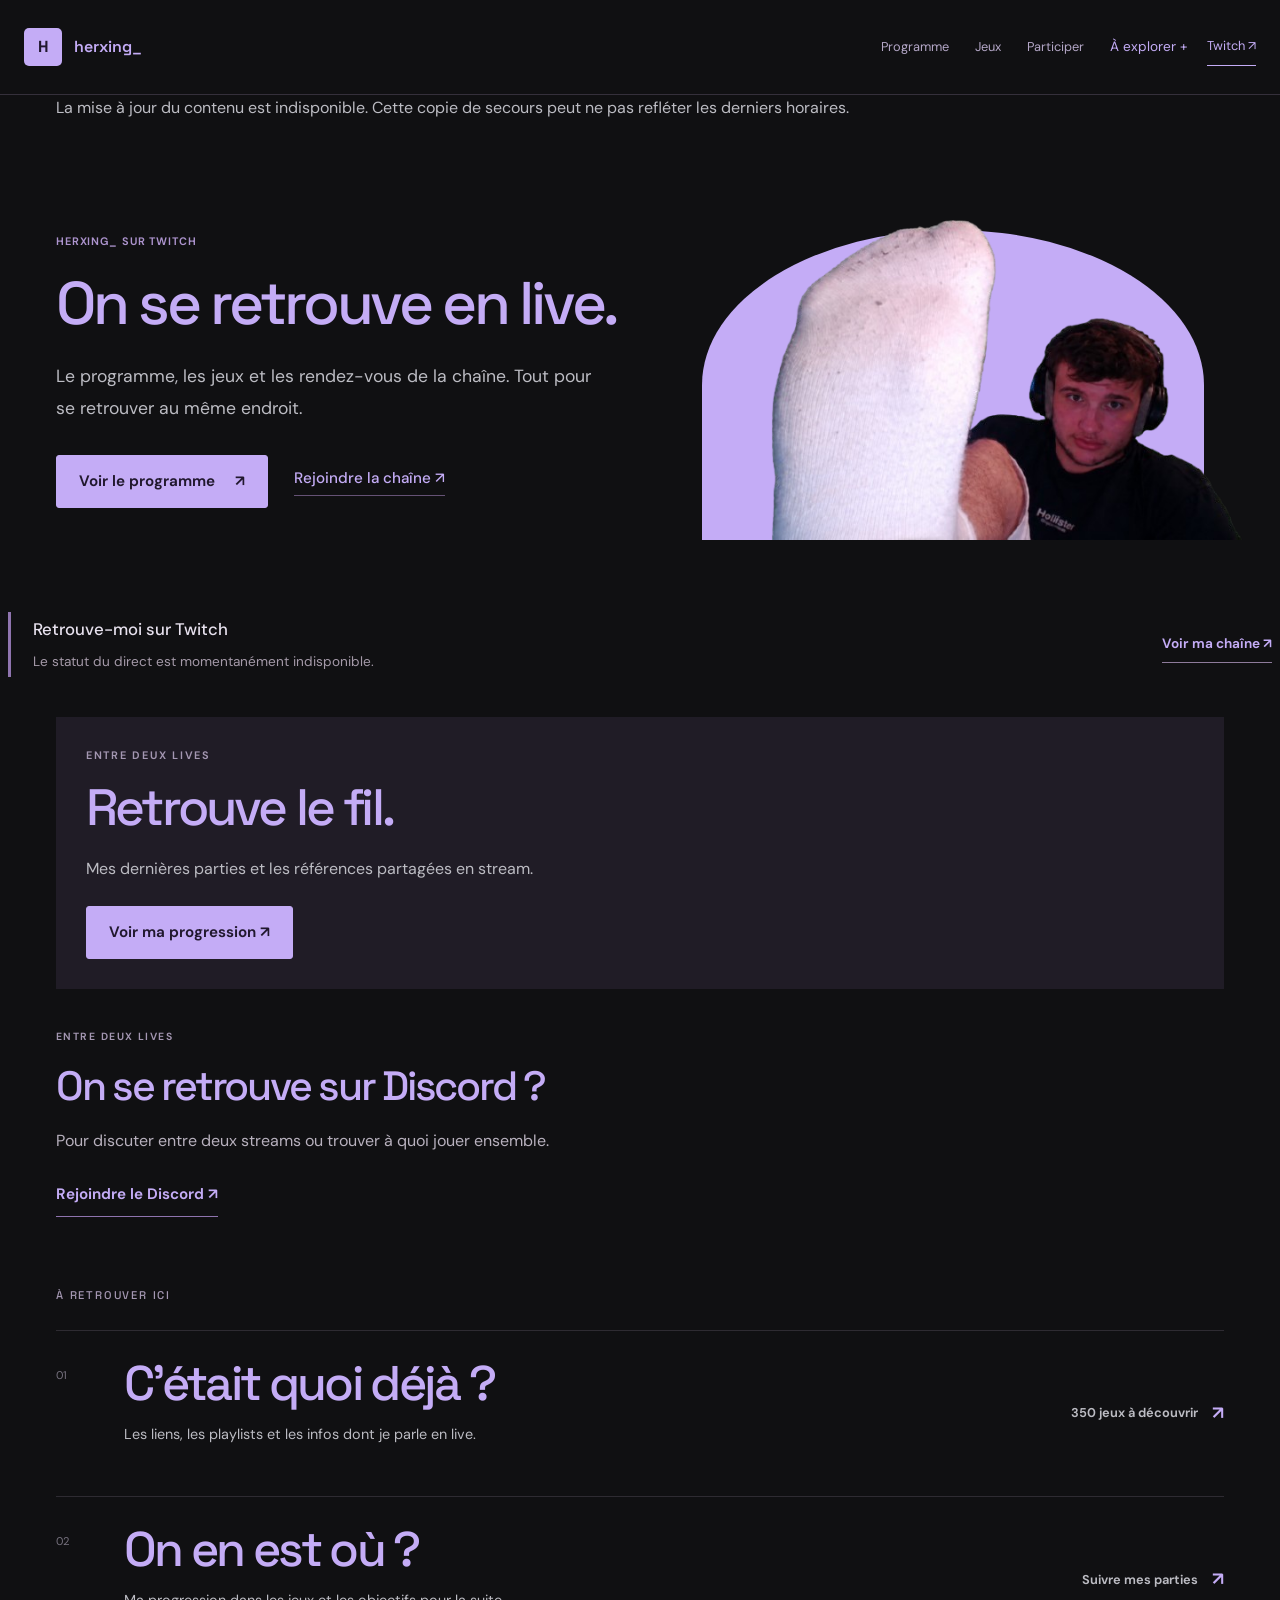
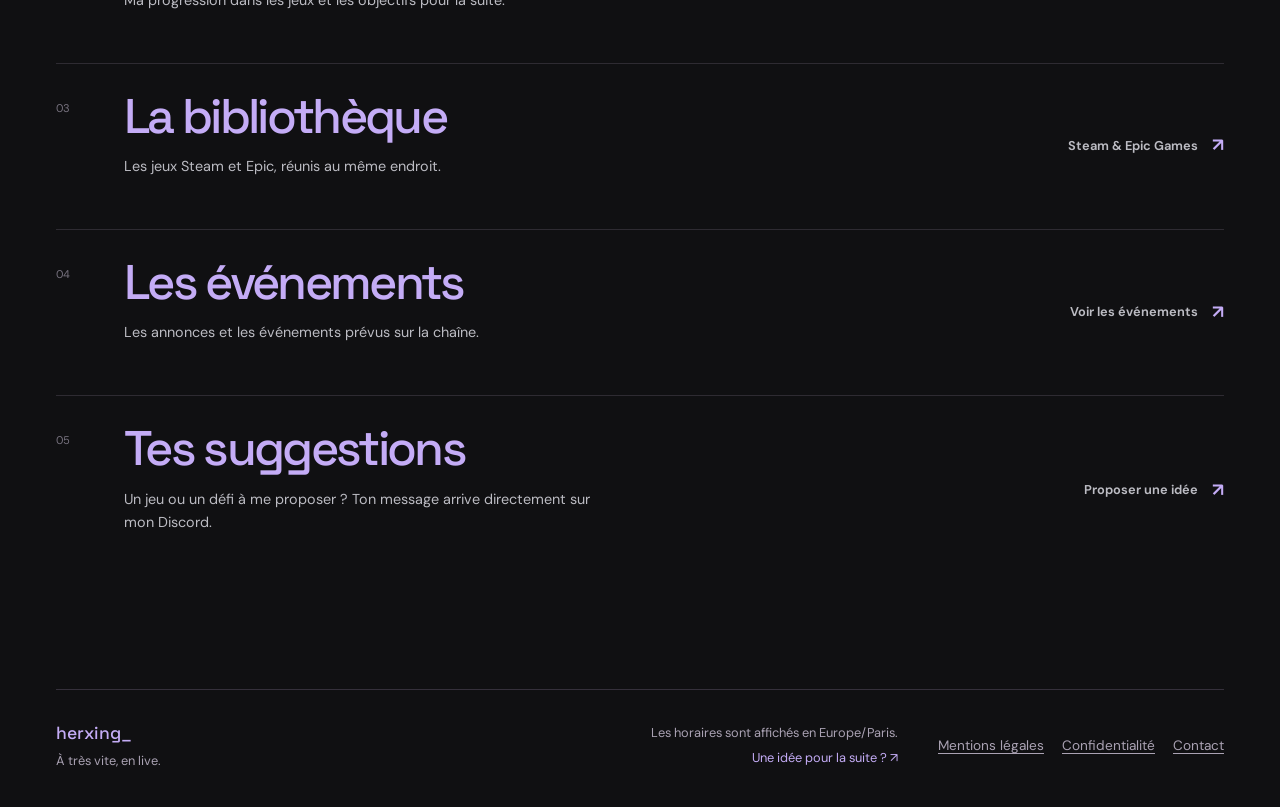
==== commit fb95d233: "Relier les jeux, ajouter la recherche et adapter l accueil" ====
--- a/index.html
+++ b/index.html
@@ -17,7 +17,7 @@
 </script>
 <script defer src="./js/calendar.js"></script>
 <script defer src="./js/community.js"></script>
-<script defer src="./js/site.js">
+<script defer src="./js/discovery.js"></script><script defer src="./js/site.js">
 </script>
 <script defer src="./js/navigation.js"></script>
 <link rel="stylesheet" href="./css/editorial.css">
@@ -36,7 +36,7 @@
 <a href="./evenements/index.html">Événements</a>
 <a href="./informations/index.html">Informations</a>
 <a href="./suggestions/index.html">Suggestions</a><a href="./reperes/index.html">C’était quoi déjà ?</a><a href="./progression/index.html">On en est où ?</a>
-</nav>
+<a href="./recherche/index.html">Recherche</a></nav>
 <a class="twitch-link" href="https://www.twitch.tv/herxing_" target="_blank" rel="noopener noreferrer">Twitch <span aria-hidden="true">↗</span>
 </a>
 </header>
--- a/css/editorial.css
+++ b/css/editorial.css
@@ -65,3 +65,11 @@
 @media(min-width:901px){.header{gap:20px;padding-left:24px;padding-right:24px}.header nav{gap:14px}.header nav a{font-size:.8rem}.header .brand{font-size:1rem}.header>.twitch-link{font-size:.8rem}}
 @media(min-width:901px) and (max-width:1150px){.header{flex-wrap:wrap}.header nav{order:3;width:100%;justify-content:space-between}.header>.twitch-link{margin-left:auto}}
 @media(max-width:700px){.notebook-tools{grid-template-columns:1fr 1fr}.notebook-tools label:first-child{grid-column:1/-1}.notebook-tools .button{padding:12px}.notebook-list{grid-template-columns:1fr;gap:12px}.notebook-entry h2{font-size:1.75rem}}
+
+.related-game{display:block;width:fit-content;margin-top:16px;color:#c4acf6;border-bottom:1px solid #6e567f;font-size:.85rem}.notebook-entry:target,.appointment:target{outline:2px solid #c4acf6;outline-offset:8px;scroll-margin-top:30px}.game-card>.related-game{margin:18px 0}.discovery-search{display:flex;align-items:end;gap:16px}.discovery-search label{display:grid;gap:10px;flex:1}.discovery-group{margin:38px 0}.discovery-group h2{margin-bottom:18px;font-size:1.5rem}.discovery-result{display:grid;grid-template-columns:minmax(0,1fr) 22px;padding:20px 0;border-top:1px solid #39303e;gap:6px 18px}.discovery-result strong{font-size:1.2rem;grid-column:1}.discovery-result span:first-of-type{grid-column:1;color:#bcbcc3;font-size:.85rem;white-space:pre-line;overflow-wrap:anywhere}.discovery-result span:last-child{grid-column:2;grid-row:1/3;align-self:center}.home-priority{max-width:1168px;padding:30px;background:#201c26;margin:24px auto 40px}.home-priority .eyebrow{margin-bottom:16px}.home-priority h2{font-size:clamp(2rem,4vw,3.2rem);max-width:800px;margin-bottom:18px}.home-priority .button{margin-top:24px}.home-rendezvous.home-secondary{display:block;margin-top:32px!important}.home-secondary .home-discord{max-width:740px;padding:0!important}.home-secondary .home-discord h2{max-width:650px}.home-secondary .home-discord p{max-width:600px}
+@media(min-width:901px){.header nav{order:initial;width:auto;gap:26px}.header{flex-wrap:nowrap}.nav-more{position:relative}.nav-more summary{cursor:pointer;font-size:.85rem;color:#c4acf6;list-style:none;padding:12px 0}.nav-more summary:after{content:' +';}.nav-more[open]{background:#201c26}.nav-more[open] summary{padding:12px}.nav-more>a{display:block!important;min-width:220px;padding:12px 18px!important;background:#201c26}.nav-more[open]{position:absolute;right:120px;top:18px;z-index:60}.nav-more[open]~a{margin-left:0}.header nav:has(.nav-more[open]){padding-right:100px}.nav-more .menu-link-title{font-size:.85rem}}
+@media(max-width:900px){.header.has-menu nav .nav-more{display:contents}.nav-more>summary{display:none}.header.has-menu nav .nav-more>a{grid-column:auto!important;min-height:44px;padding:10px 0!important;opacity:1!important;transform:none!important}.header.has-menu nav .nav-more .menu-link-title{font-family:var(--body)!important;font-size:.95rem!important;letter-spacing:0!important}.nav-more a:nth-of-type(-n+3){grid-column:auto}.header.has-menu nav .twitch-link{grid-column:1/-1}.home-priority{margin-left:20px;margin-right:20px}.discovery-search{flex-direction:column;align-items:stretch}.home-priority{padding:24px}}
+@media(min-width:901px) and (max-width:1264px){.home-priority{margin-left:48px;margin-right:48px}}
+
+@media(max-width:900px){.header.has-menu nav .nav-more{display:grid;grid-column:1/-1;grid-template-columns:1fr 1fr;gap:4px 18px;min-width:0}.nav-more::details-content{display:contents}.header.has-menu nav .nav-more>a{display:block;min-width:0;white-space:normal;line-height:1.4}.header.has-menu nav .twitch-link{width:100%;min-width:0;box-sizing:border-box}}
+@media(min-width:901px){.nav-more[open]{position:relative;right:auto;top:auto;background:transparent}.nav-more[open] summary{padding:12px 0}.nav-more::details-content{position:absolute;right:0;top:100%;min-width:230px;background:#201c26;box-shadow:0 15px 30px #0006}.header nav:has(.nav-more[open]){padding-right:0}}
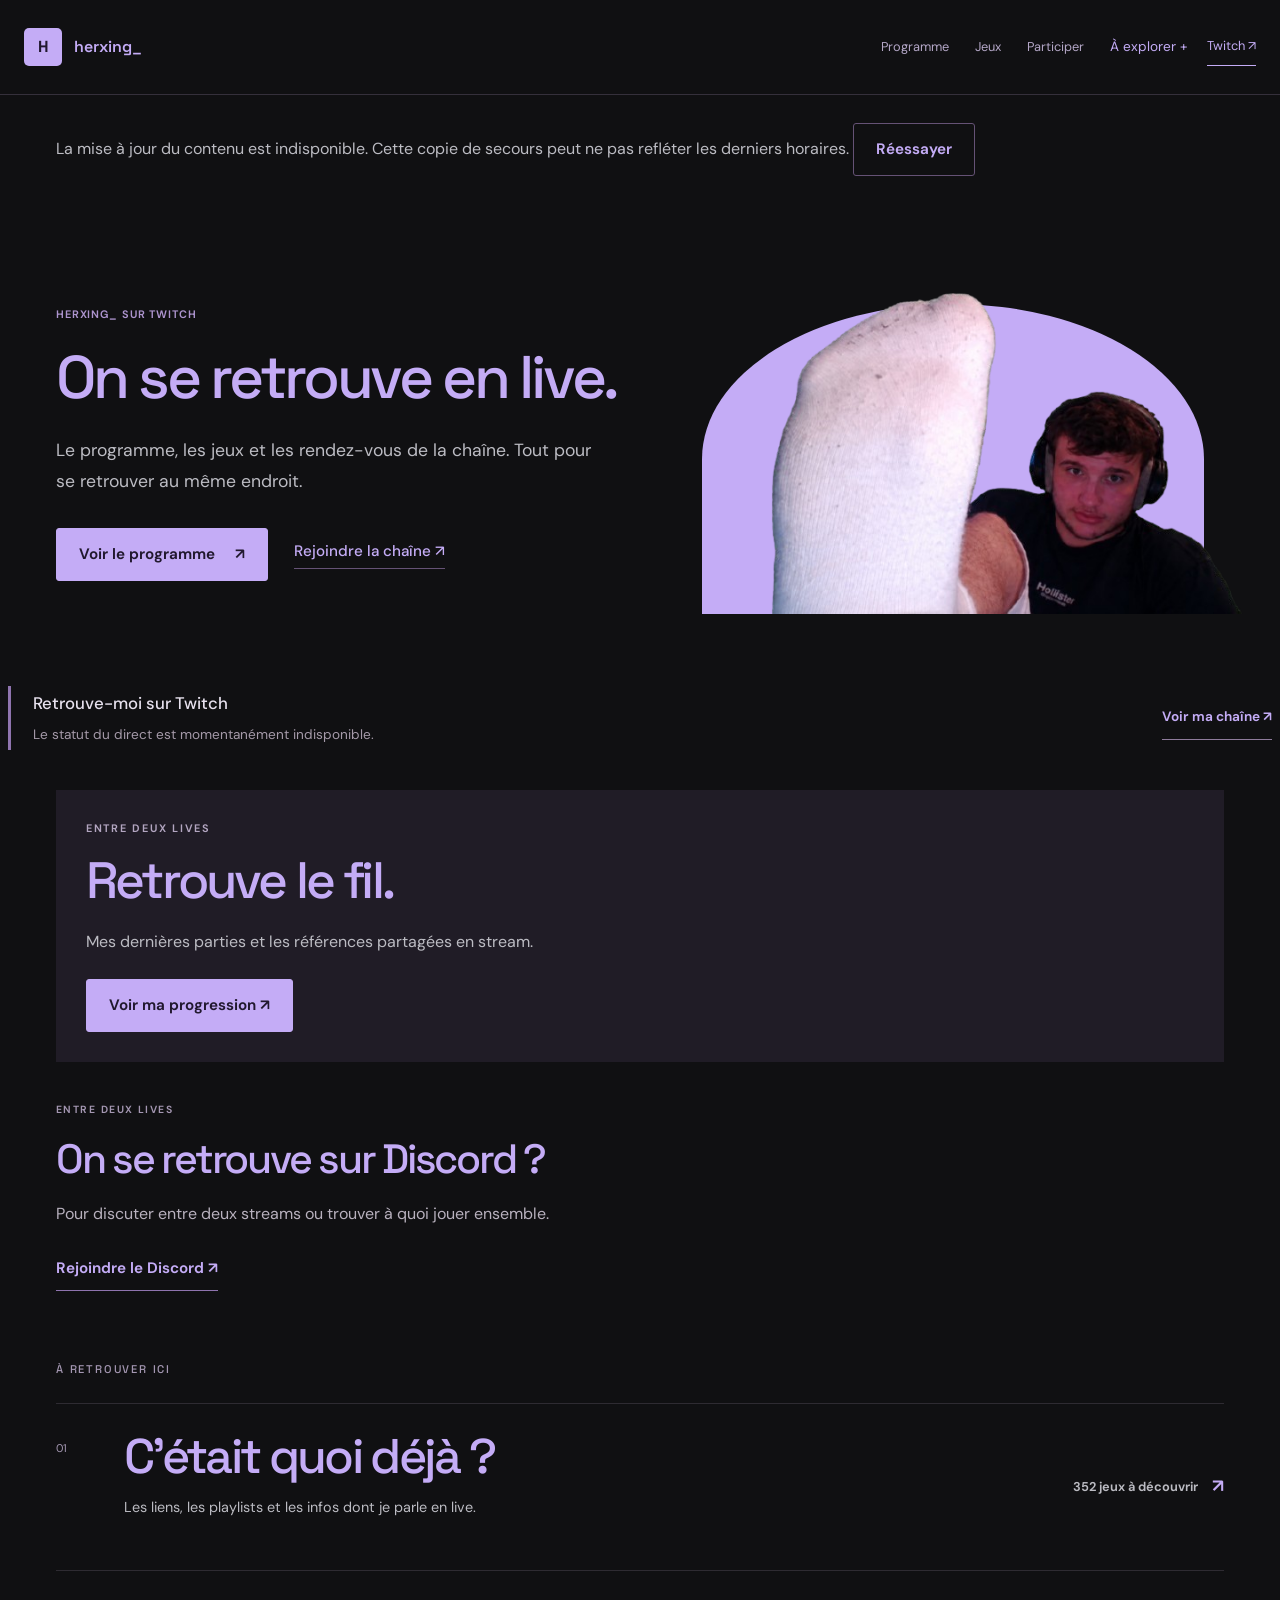
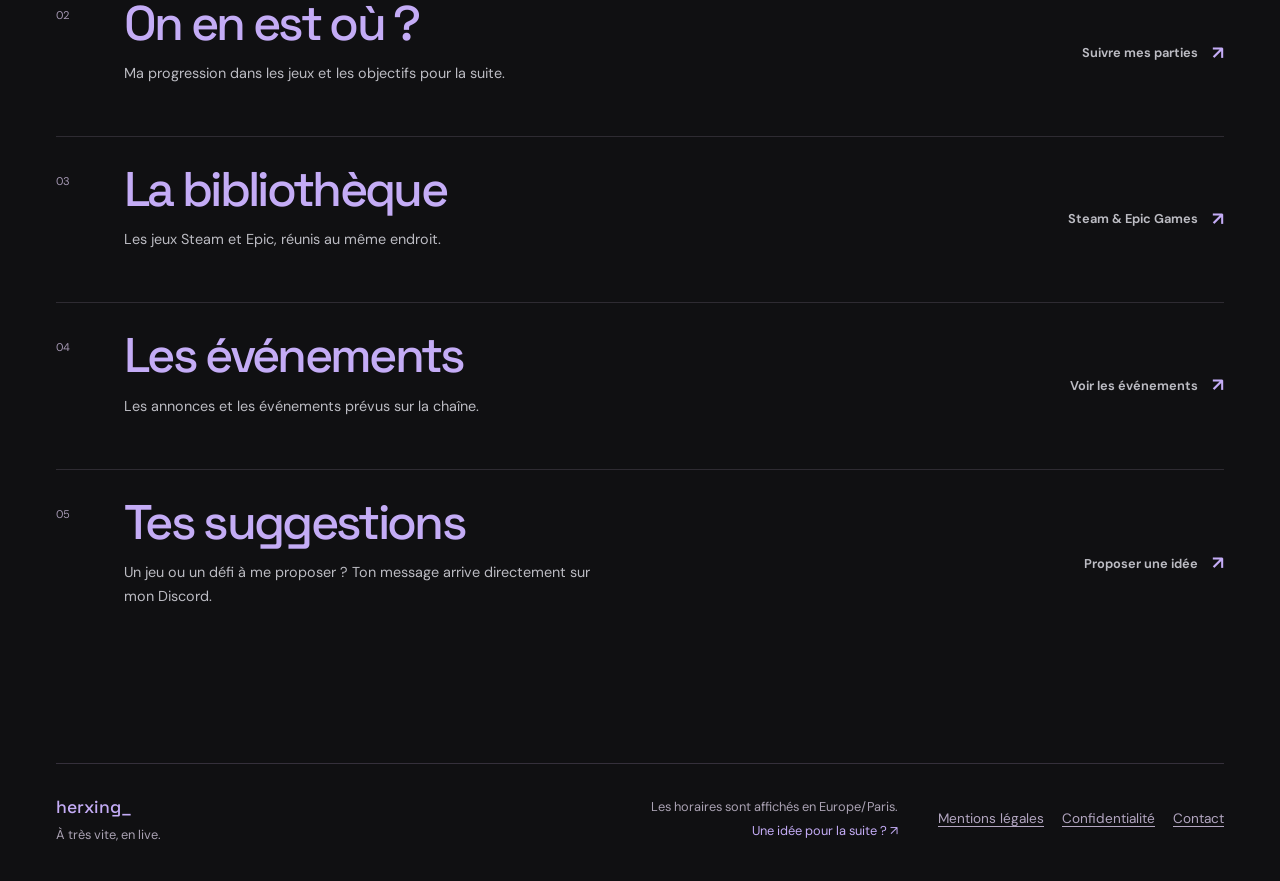
==== commit c625e946: "Ameliorer le mobile, l accessibilite, les erreurs et les apercus de partage" ====
--- a/index.html
+++ b/index.html
@@ -4,7 +4,7 @@
 <meta charset="UTF-8">
 <meta name="referrer" content="no-referrer">
 <meta name="viewport" content="width=device-width, initial-scale=1">
-<meta name="description" content="Je joue un peu à tout et j’essaie de streamer au moins deux fois par semaine. Ici, tu peux retrouver le programme, mes jeux et me proposer tes idées.">
+<meta name="description" content="Le programme de mes lives, mes jeux, les votes et les références partagées avec la communauté.">
 <meta name="theme-color" content="#111113">
 <title>Accueil — herxing_</title>
 <link rel="icon" type="image/svg+xml" href="./favicon.svg">
@@ -21,6 +21,16 @@
 </script>
 <script defer src="./js/navigation.js"></script>
 <link rel="stylesheet" href="./css/editorial.css">
+<link rel="canonical" href="https://herxing1.github.io/TwitchSite/index.html">
+<meta property="og:type" content="website">
+<meta property="og:locale" content="fr_FR">
+<meta property="og:site_name" content="herxing_">
+<meta property="og:title" content="Accueil — herxing_">
+<meta property="og:description" content="Le programme de mes lives, mes jeux, les votes et les références partagées avec la communauté.">
+<meta property="og:url" content="https://herxing1.github.io/TwitchSite/index.html">
+<meta property="og:image" content="https://herxing1.github.io/TwitchSite/images/partage.png">
+<meta property="og:image:width" content="1200"><meta property="og:image:height" content="630"><meta property="og:image:alt" content="Herxing — On se retrouve en live. Programme, jeux et communauté.">
+<meta name="twitter:card" content="summary_large_image">
 </head>
 <body>
 <a class="skip" href="#contenu">Aller au contenu</a>
--- a/css/editorial.css
+++ b/css/editorial.css
@@ -73,3 +73,14 @@
 
 @media(max-width:900px){.header.has-menu nav .nav-more{display:grid;grid-column:1/-1;grid-template-columns:1fr 1fr;gap:4px 18px;min-width:0}.nav-more::details-content{display:contents}.header.has-menu nav .nav-more>a{display:block;min-width:0;white-space:normal;line-height:1.4}.header.has-menu nav .twitch-link{width:100%;min-width:0;box-sizing:border-box}}
 @media(min-width:901px){.nav-more[open]{position:relative;right:auto;top:auto;background:transparent}.nav-more[open] summary{padding:12px 0}.nav-more::details-content{position:absolute;right:0;top:100%;min-width:230px;background:#201c26;box-shadow:0 15px 30px #0006}.header nav:has(.nav-more[open]){padding-right:0}}
+
+.report-link{display:block;width:fit-content;margin-top:14px;color:#a99bb7;font-size:.8rem;text-decoration:underline;text-underline-offset:4px}.report-link:hover{color:#e7e1ee}.report-note{padding:16px 0;color:#c4acf6}#signalement{scroll-margin-top:24px}
+
+.playlist-cover{display:block;width:min(100%,300px);height:auto;aspect-ratio:1;object-fit:cover;margin-bottom:24px;border-radius:3px;background:#201c26}.notebook-entry:has(.playlist-cover){padding-top:26px}
+
+/* Small screens, keyboard focus and readable muted copy. */
+:root{--muted:#bcbcc3}select:focus-visible,summary:focus-visible{outline:2px solid #c4acf6;outline-offset:4px}.report-link,.results-line,.eyebrow,.footer .legal-links a{color:#b3a6c1}.button,button.filter,.report-link,.notebook-link,.related-game,.nav-more summary{min-height:44px}.report-link,.notebook-link,.related-game{display:flex;align-items:center;width:fit-content}.notebook-tools,.discovery-search,.library-toolbar{min-width:0}.notebook-tools>*{min-width:0}.data-notice{padding-top:18px;padding-bottom:18px}.data-notice .button{margin-top:10px}.game-card,.panel,.home-priority,.notebook-entry{min-width:0;overflow-wrap:anywhere}
+@media(max-width:360px){.shell{padding-left:16px;padding-right:16px}.header.has-menu{padding-left:16px;padding-right:16px}.hero h1{font-size:2.4rem}.page-heading h1{font-size:2.35rem}.notebook-tools{grid-template-columns:1fr}.notebook-tools label:first-child{grid-column:auto}.game-grid{grid-template-columns:1fr}.discovery-search .button{width:100%}}
+@media(max-height:500px) and (max-width:900px){.header.has-menu{padding-top:10px;padding-bottom:10px}.header.has-menu nav{top:64px;padding-top:14px}.header.has-menu nav a:nth-of-type(-n+3) .menu-link-title{font-size:1.8rem}.header.has-menu .menu-heading{margin-bottom:6px}.header.has-menu .menu-secondary-heading{margin-top:12px;padding-top:10px}.header.has-menu nav .twitch-link{margin-top:12px}.header.has-menu nav a:nth-of-type(-n+3){padding:7px 0}}
+
+html[data-page=accueil] .portal:before{color:#a497b2}
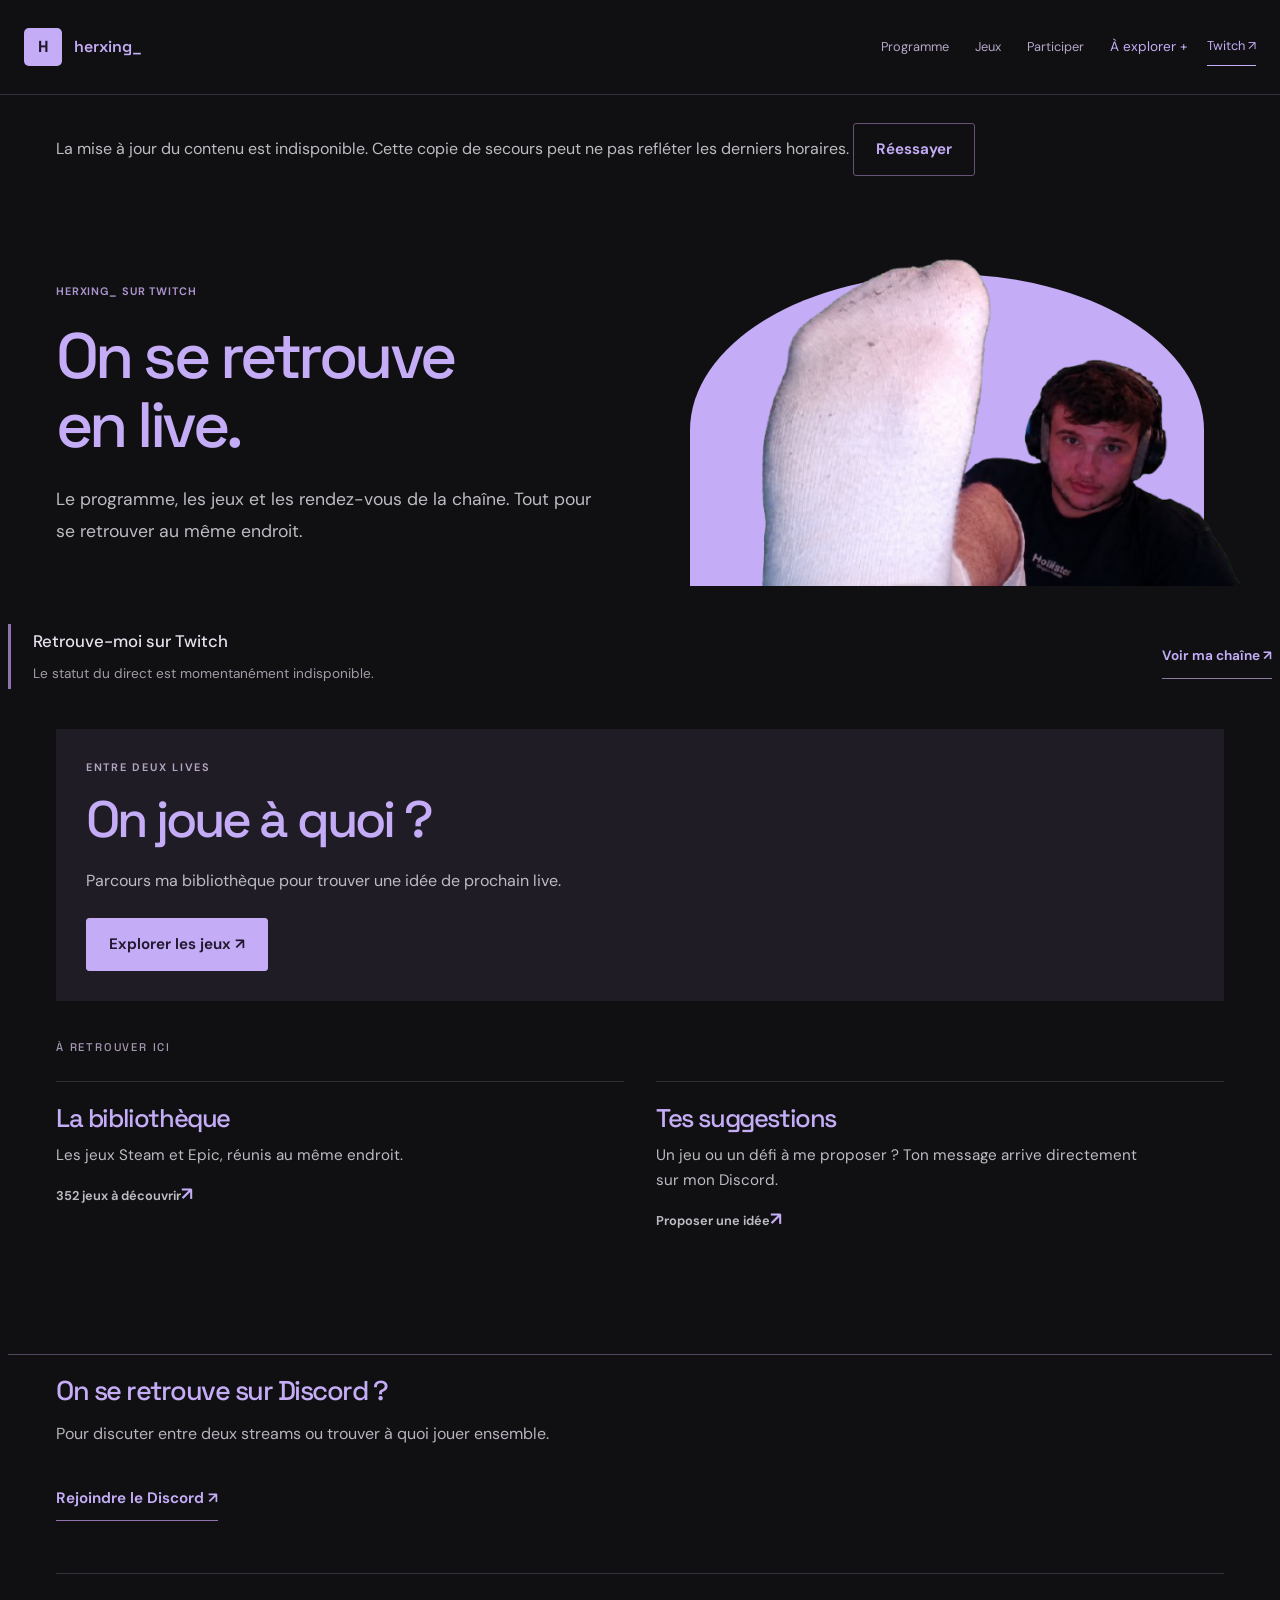
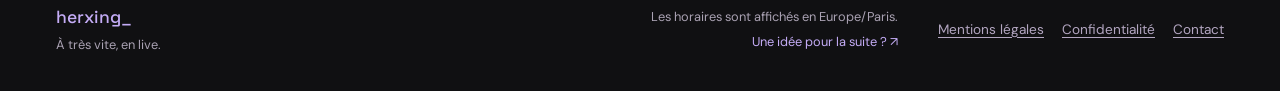
==== commit 44c0477f: "Corection affichage index.html" ====
--- a/index.html
+++ b/index.html
@@ -21,32 +21,32 @@
 </script>
 <script defer src="./js/navigation.js"></script>
 <link rel="stylesheet" href="./css/editorial.css">
-<link rel="canonical" href="https://herxing1.github.io/TwitchSite/index.html">
+<link rel="canonical" href="https://herxing.fr/">
 <meta property="og:type" content="website">
 <meta property="og:locale" content="fr_FR">
 <meta property="og:site_name" content="herxing_">
 <meta property="og:title" content="Accueil — herxing_">
 <meta property="og:description" content="Le programme de mes lives, mes jeux, les votes et les références partagées avec la communauté.">
-<meta property="og:url" content="https://herxing1.github.io/TwitchSite/index.html">
-<meta property="og:image" content="https://herxing1.github.io/TwitchSite/images/partage.png">
-<meta property="og:image:width" content="1200"><meta property="og:image:height" content="630"><meta property="og:image:alt" content="Herxing — On se retrouve en live. Programme, jeux et communauté.">
+<meta property="og:url" content="https://herxing.fr/">
+<meta property="og:image" content="https://herxing.fr/images/partage/accueil-v4.png">
+<meta property="og:image:width" content="1200"><meta property="og:image:height" content="630"><meta property="og:image:alt" content="Accueil — herxing_ — aperçu noir et lavande.">
 <meta name="twitter:card" content="summary_large_image">
 </head>
 <body>
 <a class="skip" href="#contenu">Aller au contenu</a>
 <header class="header">
-<a class="brand" href="./index.html" aria-label="herxing_, accueil">
+<a class="brand" href="./" aria-label="herxing_, accueil">
 <span class="brand-mark" aria-hidden="true">H
 </span>herxing_<span class="brand-tag">LE POINT DE RENDEZ-VOUS</span>
 </a>
 <nav aria-label="Navigation principale">
-<a href="./index.html" aria-current="page">Accueil</a>
-<a href="./calendrier/index.html">Calendrier</a>
-<a href="./jeux/index.html">Jeux</a>
-<a href="./evenements/index.html">Événements</a>
-<a href="./informations/index.html">Informations</a>
-<a href="./suggestions/index.html">Suggestions</a><a href="./reperes/index.html">C’était quoi déjà ?</a><a href="./progression/index.html">On en est où ?</a>
-<a href="./recherche/index.html">Recherche</a></nav>
+<a href="./" aria-current="page">Accueil</a>
+<a href="./calendrier/">Calendrier</a>
+<a href="./jeux/">Jeux</a>
+<a href="./evenements/">Événements</a>
+<a href="./informations/">Informations</a>
+<a href="./suggestions/">Suggestions</a><a href="./reperes/">C’était quoi déjà ?</a><a href="./progression/">On en est où ?</a>
+<a href="./recherche/">Recherche</a></nav>
 <a class="twitch-link" href="https://www.twitch.tv/herxing_" target="_blank" rel="noopener noreferrer">Twitch <span aria-hidden="true">↗</span>
 </a>
 </header>
@@ -60,7 +60,7 @@
 <h1>Le bègue de Twitch.</h1>
 <p class="lead">Je bégaie, je joue mal, mais je suis là.</p>
 <div class="actions">
-<a class="button primary" href="./calendrier/index.html">Voir le programme <span aria-hidden="true">↗</span>
+<a class="button primary" href="./calendrier/">Voir le programme <span aria-hidden="true">↗</span>
 </a>
 <a class="text-link" href="https://www.twitch.tv/herxing_" target="_blank" rel="noopener noreferrer">Rejoindre la chaîne ↗</a>
 </div>
@@ -86,7 +86,7 @@
 <h2>Prochain live à annoncer.</h2>
 <p>Je mettrai la date et le jeu ici dès que ce sera fixé.</p>
 </div>
-<a class="card-bottom" href="./calendrier/index.html">Tout le calendrier <span aria-hidden="true">↗</span>
+<a class="card-bottom" href="./calendrier/">Tout le calendrier <span aria-hidden="true">↗</span>
 </a>
 </aside>
 <aside class="home-discord">
@@ -105,21 +105,21 @@
 
 </div>
 <div class="portal-grid">
-<a class="portal" href="./reperes/index.html"><h3>C’était quoi déjà ?</h3><p>Les liens, les playlists et les infos dont je parle en live.</p><span class="portal-footer">Retrouver une référence</span></a>
-<a class="portal" href="./progression/index.html"><h3>On en est où ?</h3><p>Ma progression dans les jeux et les objectifs pour la suite.</p><span class="portal-footer">Suivre mes parties</span></a>
-<a class="portal" href="./jeux/index.html">
+<a class="portal" href="./reperes/"><h3>C’était quoi déjà ?</h3><p>Les liens, les playlists et les infos dont je parle en live.</p><span class="portal-footer">Retrouver une référence</span></a>
+<a class="portal" href="./progression/"><h3>On en est où ?</h3><p>Ma progression dans les jeux et les objectifs pour la suite.</p><span class="portal-footer">Suivre mes parties</span></a>
+<a class="portal" href="./jeux/">
 
 <h3>La bibliothèque</h3>
 <p>Les jeux Steam et Epic, réunis au même endroit.</p>
 <span class="portal-footer">Steam &amp; Epic Games</span>
 </a>
-<a class="portal" href="./evenements/index.html">
+<a class="portal" href="./evenements/">
 
 <h3>Les événements</h3>
 <p>Les annonces et les événements prévus sur la chaîne.</p>
 <span class="portal-footer">Voir les événements</span>
 </a>
-<a class="portal purple-portal" href="./suggestions/index.html">
+<a class="portal purple-portal" href="./suggestions/">
 
 <h3>Tes suggestions</h3>
 <p>Un jeu ou un défi à me proposer ? Ton message arrive directement sur mon Discord.</p>
@@ -129,15 +129,15 @@
 </section>
 </main>
 <footer class="footer">
-<a class="footer-brand" href="./index.html">herxing_<span>À très vite, en live.</span>
+<a class="footer-brand" href="./">herxing_<span>À très vite, en live.</span>
 </a>
 <div>
 <span>Les horaires sont affichés en Europe/Paris.</span>
-<a href="./suggestions/index.html">Une idée pour la suite ? <span aria-hidden="true">↗</span>
+<a href="./suggestions/">Une idée pour la suite ? <span aria-hidden="true">↗</span>
 </a>
 </div>
-<nav class="legal-links" aria-label="Informations légales"><a href="./mentions-legales/index.html">Mentions légales</a><a href="./confidentialite/index.html">Confidentialité</a><a href="mailto:herxingapp@gmail.com">Contact</a></nav>
+<nav class="legal-links" aria-label="Informations légales"><a href="./mentions-legales/">Mentions légales</a><a href="./confidentialite/">Confidentialité</a><a href="mailto:herxingapp@gmail.com">Contact</a></nav>
 <span class="footer-note">Fait pour se retrouver.</span>
 </footer>
 </body>
-</html>
+</html>
--- a/css/editorial.css
+++ b/css/editorial.css
@@ -84,3 +84,55 @@
 @media(max-height:500px) and (max-width:900px){.header.has-menu{padding-top:10px;padding-bottom:10px}.header.has-menu nav{top:64px;padding-top:14px}.header.has-menu nav a:nth-of-type(-n+3) .menu-link-title{font-size:1.8rem}.header.has-menu .menu-heading{margin-bottom:6px}.header.has-menu .menu-secondary-heading{margin-top:12px;padding-top:10px}.header.has-menu nav .twitch-link{margin-top:12px}.header.has-menu nav a:nth-of-type(-n+3){padding:7px 0}}
 
 html[data-page=accueil] .portal:before{color:#a497b2}
+
+/* Des nouvelles concrètes, sans ajouter de navigation. */
+.home-updates{padding-top:36px;padding-bottom:48px}
+.home-updates>h2{font-size:clamp(27px,3.5vw,42px);margin:12px 0 30px}
+.home-updates-grid{display:grid;grid-template-columns:repeat(auto-fit,minmax(min(100%,260px),1fr));gap:32px}
+.home-updates-grid article{border-top:1px solid #51465c;padding-top:22px;min-width:0}
+.home-updates-grid h3{font-size:28px;margin:12px 0;color:var(--accent,#c4acf6);overflow-wrap:anywhere}
+.home-updates-grid p{max-width:48ch;overflow-wrap:anywhere}
+.home-updates-grid .update-date{font-size:13px;opacity:.75}
+.home-updates-grid .text-link{display:inline-block;margin-top:12px}
+.form-details,.notebook-filter-toggle{border-bottom:1px solid #51465c;margin:12px 0 24px;padding-bottom:14px}
+.form-details summary,.notebook-filter-toggle summary{cursor:pointer;color:#c4acf6;padding:8px 0}
+.notebook-filter-toggle .notebook-tools{margin-top:20px}
+#suggestion-form #antibot-activation{border-left:2px solid #51465c;padding-left:16px;margin:22px 0}
+@media(max-width:600px){.home-updates-grid{gap:28px}.home-updates{padding-top:24px;padding-bottom:30px}}
+
+.home-resource-cover{display:block;width:min(240px,100%);height:auto;aspect-ratio:1;object-fit:cover;margin:0 0 22px;border-radius:4px}
+
+/* Accueil compact : une action principale, des aperçus proportionnés. */
+html[data-page=accueil] .hero{padding-top:38px;padding-bottom:26px;gap:32px}
+html[data-page=accueil] .hero h1{font-size:clamp(2.7rem,5vw,4.6rem)}
+html[data-page=accueil] .hero .actions[hidden],html[data-page=accueil] .portal[hidden],html[data-page=accueil] .community-teaser{display:none!important}
+.home-updates-grid:has(>article:only-child){grid-template-columns:1fr}
+.home-updates-grid>article:only-child:has(.home-resource-cover){display:grid;grid-template-columns:180px minmax(0,1fr);gap:28px;align-items:center}
+.home-updates-grid>article:only-child .home-resource-cover{width:180px;margin:0}
+.update-body{min-width:0}
+html[data-page=accueil] .portal-grid{display:grid;grid-template-columns:repeat(2,minmax(0,1fr));gap:0 32px}
+html[data-page=accueil] .portal,html[data-page=accueil] .portal:first-child,html[data-page=accueil] .portal:nth-child(2){display:block;padding:22px 0;min-height:0}
+html[data-page=accueil] .portal:before{display:none}
+html[data-page=accueil] .portal h3{font-size:1.6rem;margin:0 0 10px}
+html[data-page=accueil] .portal p{min-height:0;margin:0;font-size:.95rem}
+html[data-page=accueil] .portal .portal-footer{display:block;text-align:left;margin-top:12px}
+html[data-page=accueil] .home-rendezvous.home-secondary{margin:24px auto!important;padding-top:22px;padding-bottom:22px;border-top:1px solid #51465c}
+.home-secondary .home-discord h2{font-size:1.7rem!important}
+.home-secondary .home-discord .eyebrow,.home-secondary .home-discord:before{display:none}
+.home-secondary .home-discord p{margin:10px 0}
+.form-steps{font-size:.9rem;border-left:2px solid #c4acf6;padding-left:14px;line-height:1.7}
+.ready-to-send{outline:2px solid #c4acf6;outline-offset:4px}
+@media(max-width:600px){
+ html[data-page=accueil] .hero{padding-top:26px;padding-bottom:18px;gap:18px}
+ html[data-page=accueil] .hero-scene{max-width:210px;justify-self:end;margin:0!important}
+ html[data-page=accueil] .hero .lead{font-size:1rem;line-height:1.6;margin-bottom:0}
+ html[data-page=accueil] .portal-grid{grid-template-columns:1fr}
+ .home-updates-grid>article:only-child:has(.home-resource-cover){grid-template-columns:96px minmax(0,1fr);gap:16px;align-items:start}
+ .home-updates-grid>article:only-child .home-resource-cover{width:96px}
+ .home-updates-grid h3{font-size:23px}.home-updates-grid .eyebrow{margin-top:0}
+}
+
+.cover-link{display:block;width:fit-content;max-width:100%}.cover-link:focus-visible{outline:2px solid #c4acf6;outline-offset:5px}.cover-link img{transition:opacity .15s}.cover-link:hover img{opacity:.85}
+.copy-link-wrap{display:flex;flex-wrap:wrap;align-items:center;gap:8px 14px;margin-top:18px}.copy-link{background:transparent;border:0;border-bottom:1px solid #71627f;padding:8px 0;color:#c4acf6;font:inherit;font-size:.85rem;cursor:pointer}.copy-status{font-size:.8rem;color:#ccc3d5;max-width:100%}.copy-status input{width:100%;min-width:0}.home-updates-grid>article:only-child>.cover-link{width:180px}@media(max-width:600px){.home-updates-grid>article:only-child>.cover-link{width:96px}}
+
+.resource-title-link{color:inherit;text-decoration:none}.resource-title-link:hover{text-decoration:underline;text-underline-offset:5px}
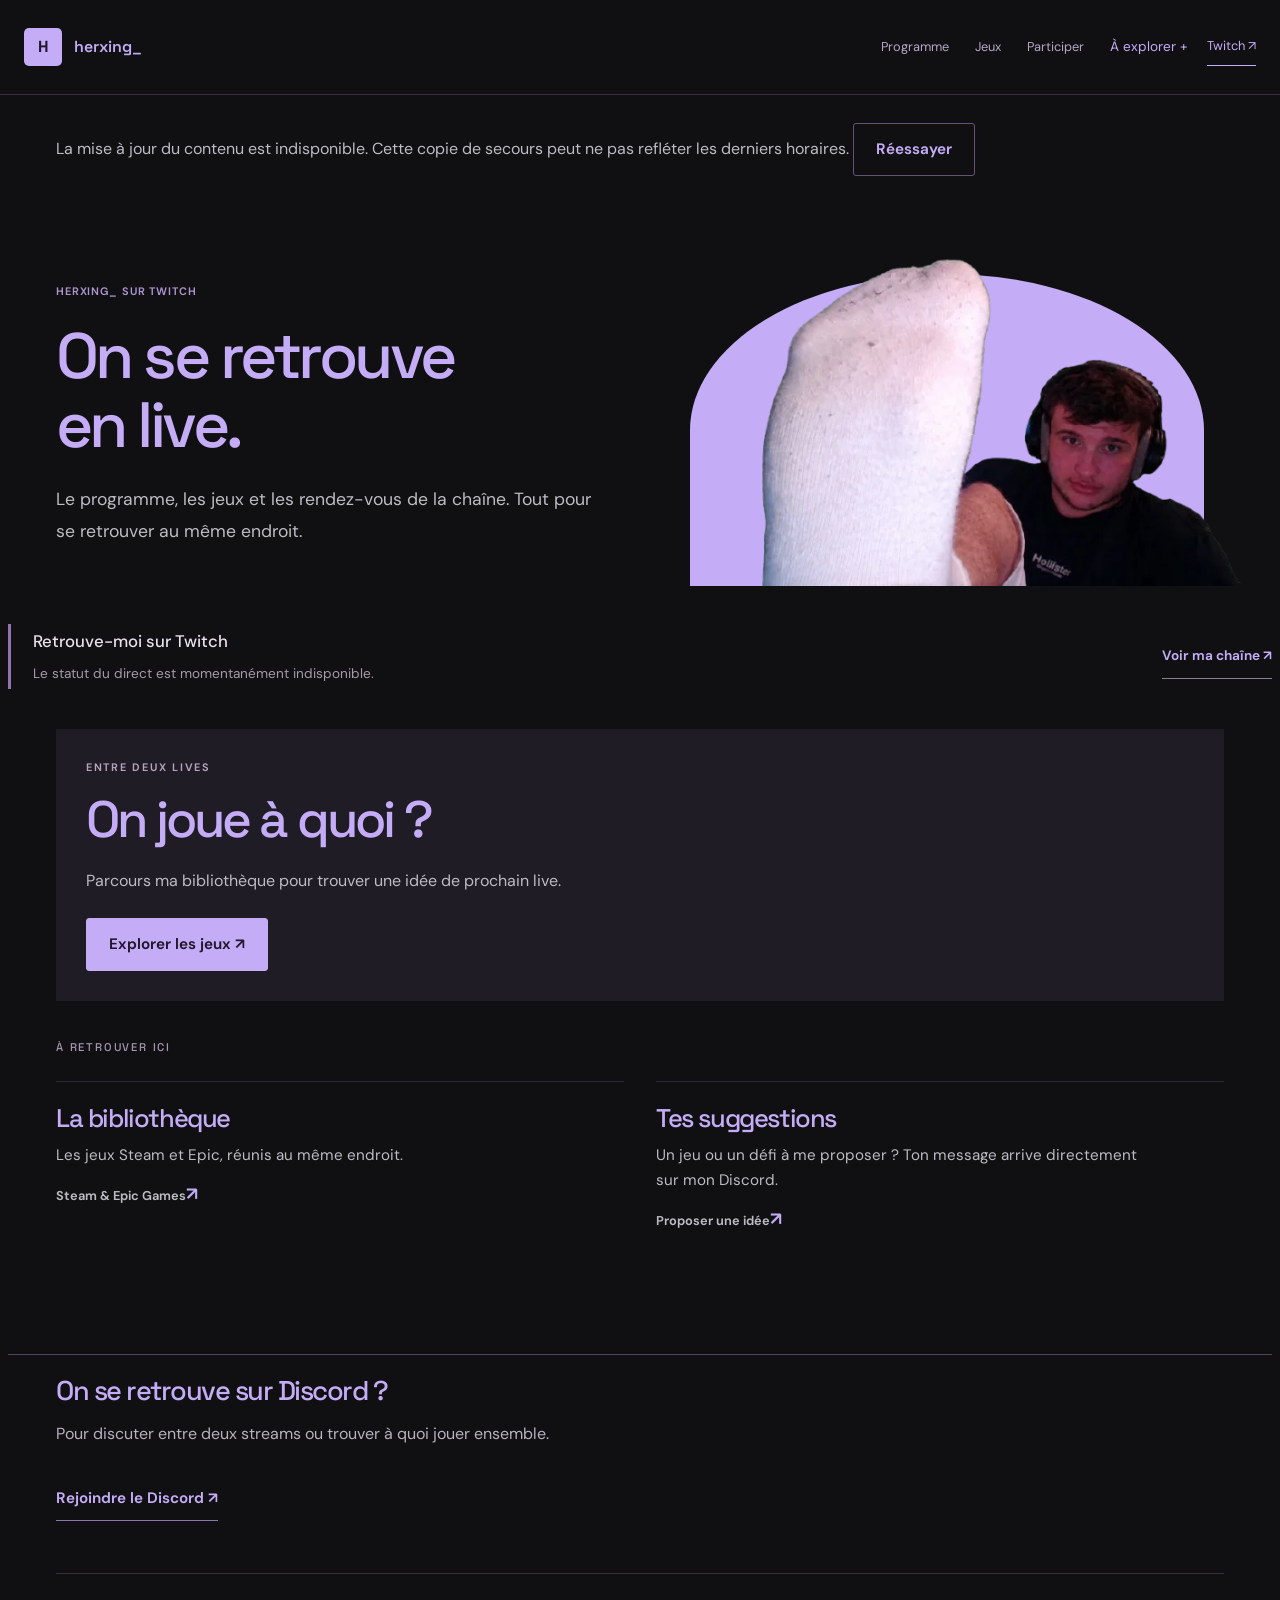
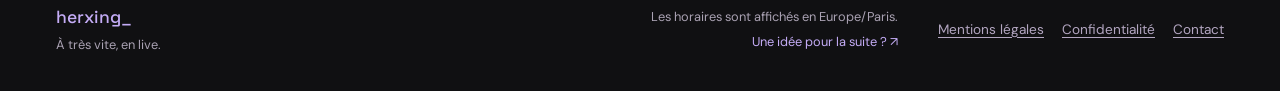
==== commit fb59d8b4: "Fiabiliser les mises a jour et alleger le site" ====
--- a/index.html
+++ b/index.html
@@ -69,7 +69,7 @@
 <div class="hero-scene">
 
 
-<img class="hero-person" src="./images/herxing-chaussette.png" alt="Herxing avec son casque, une chaussette tendue vers la caméra au premier plan." width="660" height="378" fetchpriority="high">
+<img class="hero-person" src="./images/herxing-chaussette.webp" alt="Herxing avec son casque, une chaussette tendue vers la caméra au premier plan." width="660" height="378" fetchpriority="high">
 
 </div>
 </section>
--- a/css/style.css
+++ b/css/style.css
@@ -1,5 +1,5 @@
-@font-face{font-family:"DM Sans";font-style:normal;font-weight:400 700;font-display:swap;src:url("../fonts/dmsans.ttf") format("truetype")}
-@font-face{font-family:"Space Grotesk";font-style:normal;font-weight:400 700;font-display:swap;src:url("../fonts/spacegrotesk.ttf") format("truetype")}
+@font-face{font-family:"DM Sans";font-style:normal;font-weight:400 700;font-display:swap;src:url("../fonts/dmsans.woff2") format("woff2")}
+@font-face{font-family:"Space Grotesk";font-style:normal;font-weight:400 700;font-display:swap;src:url("../fonts/spacegrotesk.woff2") format("woff2")}
 :root{color-scheme:dark;--bg:#111113;--surface:#19191d;--line:#303036;--muted:#a6a5b1;--text:#f6f5f9;--purple:#b9a0ff;--purple-dark:#261d3e;--heading:'Space Grotesk',sans-serif;--body:'DM Sans',sans-serif}
 *{box-sizing:border-box}html{scroll-behavior:smooth}body{margin:0;background:var(--bg);color:var(--text);font:400 1rem/1.6 var(--body)}a{color:inherit;text-decoration:none}button,input,textarea,select{font:inherit}button,a,input,textarea{touch-action:manipulation}button{cursor:pointer}button:disabled{cursor:wait;opacity:.6}h1,h2,h3,p{margin:0}h1,h2,h3{font-family:var(--heading);line-height:1.15;font-weight:500;letter-spacing:-.04em}h1{font-size:clamp(2.8rem,5.6vw,5rem)}h2{font-size:2rem}h3{font-size:1.5rem}p{color:var(--muted)}[hidden]{display:none!important}a:focus-visible,button:focus-visible,input:focus-visible,textarea:focus-visible,summary:focus-visible{outline:3px solid var(--purple);outline-offset:5px}a:hover{color:var(--purple)}.shell{max-width:1264px;margin:auto;padding-left:48px;padding-right:48px}.header{max-width:1456px;margin:auto;display:flex;align-items:center;gap:32px;padding:27px 48px;border-bottom:1px solid var(--line)}.brand{display:flex;align-items:center;gap:12px;font:600 1.2rem var(--heading);white-space:nowrap}.brand-mark{background:var(--purple);color:var(--bg);width:38px;height:38px;display:inline-flex;align-items:center;justify-content:center;border-radius:10px;font-weight:700}.brand-mark span{margin-left:-2px}.brand-tag{display:none}.header nav{display:flex;gap:26px;margin-left:auto;align-items:center}.header nav a{font-size:.9rem;color:#bdbcc5;position:relative;padding:12px 0}.header nav a:hover,.header nav a[aria-current=page]{color:#fff}.header nav a[aria-current=page]:after{content:'';position:absolute;height:3px;background:var(--purple);left:0;right:0;bottom:0;border-radius:2px}.twitch-link{border:1px solid var(--line);padding:8px 14px;border-radius:6px;font-size:.9rem}.hero{display:grid;grid-template-columns:1.2fr 1fr;gap:70px;padding-top:92px;padding-bottom:80px}.eyebrow{font-size:.75rem;line-height:1.5;letter-spacing:.13em;font-weight:650;color:var(--muted)}.hero-copy>.eyebrow{color:var(--purple);display:flex;align-items:center;gap:10px}.tiny-line{height:1px;width:24px;background:var(--purple)}.hero h1{margin:23px 0 24px;max-width:620px;line-height:1.04}.lead{font-size:1.1rem;line-height:1.8;max-width:610px}.actions{display:flex;align-items:center;gap:26px;margin-top:30px;flex-wrap:wrap}.button{display:inline-flex;align-items:center;justify-content:center;gap:28px;font-weight:650;font-size:.95rem;border-radius:7px;padding:13px 20px;border:1px solid transparent;line-height:1.5}.primary{background:var(--purple);color:#1b132c}.primary:hover{background:#cab6ff;color:#1b132c}.secondary{background:transparent;border-color:#554569;color:#ddcfff}.secondary:hover{background:#302341;color:#fff}.text-link{font-size:.95rem;font-weight:500}.hero-footnote{font-size:.8rem;margin-top:35px;color:#8c8b96}.next-card{margin-top:8px;align-self:center;min-height:340px;background:var(--surface);border:1px solid #3d354b;border-radius:12px;display:flex;flex-direction:column;box-shadow:0 20px 60px #0002;overflow:hidden}.card-top{display:flex;justify-content:space-between;align-items:center;padding:22px 26px;border-bottom:1px solid var(--line);gap:15px}.badge{font-size:.7rem;letter-spacing:.08em;padding:4px 9px;border:1px solid #4a405c;border-radius:4px;color:#d1bfff;white-space:nowrap}.next-empty{padding:22px 27px 34px;flex:1}.outline-number{display:block;font:500 clamp(2.6rem,4vw,3.9rem)/1.3 var(--heading);letter-spacing:-.06em;color:#82729e;margin-bottom:14px}.next-empty h2{font-size:1.5rem;margin-bottom:10px}.next-empty p{font-size:.95rem}.card-bottom{border-top:1px solid var(--line);display:flex;justify-content:space-between;padding:16px 26px;font-size:.9rem;margin-top:auto}.card-bottom span{color:var(--purple)}.next-card .appointment{padding:24px;display:block;border:0;background:none;margin:0}.next-card .date-tile{float:left;margin-right:18px;margin-bottom:18px}.next-card .appointment h3{font-size:1.6rem}.next-card .appointment p{clear:both}.section-heading{display:flex;justify-content:space-between;align-items:end;gap:20px;margin-bottom:26px}.section-heading .eyebrow{margin-bottom:10px}.section-heading>p{font-size:.9rem}.explore{padding-bottom:74px}.portal-grid{display:grid;grid-template-columns:repeat(3,1fr);gap:18px}.portal{border:1px solid var(--line);border-radius:10px;padding:26px;background:#17171b;transition:background .2s,transform .2s}.portal:hover{background:#202026;color:var(--text);transform:translateY(-3px)}.portal-top{display:flex;align-items:center;gap:12px;margin-bottom:30px}.portal-top>span:last-child{margin-left:auto;color:var(--muted)}.portal-icon{display:flex;align-items:center;justify-content:center;border:1px solid #47434f;border-radius:8px;width:35px;height:35px;color:var(--purple);font-size:1.6rem;line-height:1}.portal-top .eyebrow{font-size:.68rem;letter-spacing:.08em}.portal h3{margin-bottom:13px;font-size:1.55rem}.portal p{font-size:.94rem;min-height:72px}.portal-footer{display:block;border-top:1px solid var(--line);padding-top:18px;margin-top:18px;font-size:.8rem;color:#c4c2cf}.purple-portal{background:#221b31;border-color:#493b61}.purple-portal:hover{background:#2b223e}.purple-portal .portal-icon{border-color:#5b477a}.purple-portal .portal-footer{color:var(--purple);border-color:#40314f}.section-block{padding-bottom:65px}.footer{max-width:1168px;margin:0 auto;border-top:1px solid var(--line);padding:32px 0 38px;display:flex;gap:40px;align-items:center}.footer-brand{font:500 1.1rem var(--heading)}.footer-brand span{display:block;font:.8rem var(--body);color:var(--muted);margin-top:8px}.footer>div{margin-left:auto;display:flex;flex-direction:column;gap:4px;font-size:.8rem;text-align:right}.footer>div>span{color:var(--muted)}.footer-note{display:none}.page{padding-top:68px;padding-bottom:80px;min-height:72vh}.page-heading{margin-bottom:50px}.page-heading .eyebrow{color:var(--purple);margin-bottom:18px}.page-heading h1{font-size:clamp(2.6rem,4.8vw,4rem);margin-bottom:20px}.accent{color:var(--purple)}.empty-state{text-align:center;padding:58px 24px;border:1px dashed #3b3746;border-radius:12px;background:#17161b}.empty-state h2{font-size:1.65rem;margin-bottom:12px}.empty-symbol{font-size:2.1rem;color:var(--purple);display:block;margin-bottom:22px}.empty-state .button{margin-top:25px}.appointment{display:flex;gap:24px;border:1px solid var(--line);background:var(--surface);border-radius:10px;padding:26px;margin-bottom:15px;align-items:flex-start}.date-tile{min-width:68px;text-align:center;background:#292133;border-radius:7px;padding:8px 10px;color:var(--purple)}.date-tile span{font-size:.75rem;letter-spacing:.1em;text-transform:uppercase}.date-tile strong{display:block;font:500 2rem var(--heading)}.appointment h3{margin:7px 0 12px}.appointment p{font-size:.95rem}.appointment p+p{margin-top:12px}.appointment-body{min-width:0;overflow-wrap:anywhere}.multiline{white-space:pre-line;overflow-wrap:anywhere}.past-section{margin-top:32px;color:var(--muted)}.past-section summary{cursor:pointer;margin-bottom:20px}.panel{padding:32px;background:var(--surface);border:1px solid var(--line);border-radius:12px}.panel h2{margin-bottom:22px}.panel .eyebrow{margin-bottom:12px}.panel .text-link{display:inline-block;margin-top:24px;color:var(--purple)}.info-grid{display:grid;grid-template-columns:1.3fr 1fr;gap:28px}.social-row{display:flex;justify-content:space-between;border-bottom:1px solid var(--line);padding:16px 0}.social-row span:last-child{color:var(--purple)}.library-toolbar{display:flex;justify-content:space-between;gap:20px;align-items:center;flex-wrap:wrap}.filter-group{display:flex;gap:7px;flex-wrap:wrap}.filter{border:1px solid var(--line);background:transparent;border-radius:6px;padding:9px 13px;color:var(--muted);font-size:.9rem}.filter span{margin-left:8px;font-size:.8rem}.filter.active{background:var(--purple);color:#1b132c;border-color:var(--purple)}input,textarea,select{background:#111115;border:1px solid #4a4654;color:var(--text);padding:12px 14px;border-radius:6px;width:100%;min-width:0}input::placeholder,textarea::placeholder{color:#898793}textarea{resize:vertical}.search{display:flex;align-items:center;gap:12px;border:1px solid #4a4654;border-radius:7px;padding-left:15px;max-width:100%}.search>span{color:var(--muted);font-size:1.4rem}.search input{border:0;background:transparent;padding-left:0}.results-line{font-size:.85rem;margin:25px 0 17px}.game-grid{display:grid;grid-template-columns:repeat(3,1fr);gap:16px}.game-card{padding:23px;border:1px solid var(--line);border-radius:9px;background:var(--surface)}.game-card h2{font-size:1.35rem;margin:22px 0;overflow-wrap:anywhere}.game-card a{font-size:.8rem;color:var(--purple)}.sync-note{display:flex;justify-content:space-between;gap:10px;font-size:.8rem;margin-top:25px;flex-wrap:wrap}.suggestion-strip{display:flex;align-items:center;justify-content:space-between;padding:28px;background:#20192c;border:1px solid #443351;border-radius:10px;margin-top:45px;gap:22px}.suggestion-strip h2{font-size:1.5rem;margin-bottom:6px}.suggestions-grid{display:grid;grid-template-columns:1.4fr 1fr;gap:70px}.form-panel h2{font-size:1.65rem}.form-panel label{display:block;font-size:.95rem;margin:20px 0 8px}.optional{font-size:.8rem;color:var(--muted);margin-left:8px}.field-note{display:flex;justify-content:space-between;font-size:.8rem;color:var(--muted);margin:5px 0 18px}.form-panel .button{margin-top:22px}.form-panel [role=status]{margin-top:17px;color:#ddcfff}.suggestion-aside{padding-top:10px}.large-quote{font:5rem/1 var(--heading);color:var(--purple)}.suggestion-aside h2{margin:5px 0 25px}.suggestion-aside p{font-size:.95rem}.aside-rule{height:1px;background:var(--line);margin:26px 0;width:55px}.small-note{font-size:.8rem!important;margin-top:32px}.form-unavailable{padding:30px 0}.form-unavailable h3{margin:22px 0 14px}.honeypot{position:absolute;left:-9999px;opacity:0}.sr-only{position:absolute!important;width:1px;height:1px;overflow:hidden;clip:rect(0,0,0,0)}.skip{position:absolute;top:-100px;left:20px;z-index:99;background:var(--purple);color:#111;padding:10px}.skip:focus{top:10px}
 @media(min-width:1600px){.brand-tag{display:block;color:var(--muted);font:.65rem var(--body);letter-spacing:.1em;margin-left:5px}}
--- a/css/editorial.css
+++ b/css/editorial.css
@@ -136,3 +136,22 @@
 .copy-link-wrap{display:flex;flex-wrap:wrap;align-items:center;gap:8px 14px;margin-top:18px}.copy-link{background:transparent;border:0;border-bottom:1px solid #71627f;padding:8px 0;color:#c4acf6;font:inherit;font-size:.85rem;cursor:pointer}.copy-status{font-size:.8rem;color:#ccc3d5;max-width:100%}.copy-status input{width:100%;min-width:0}.home-updates-grid>article:only-child>.cover-link{width:180px}@media(max-width:600px){.home-updates-grid>article:only-child>.cover-link{width:96px}}
 
 .resource-title-link{color:inherit;text-decoration:none}.resource-title-link:hover{text-decoration:underline;text-underline-offset:5px}
+
+.game-progress{margin:24px 0;max-width:600px}.game-progress p{color:#c4acf6;font-size:.95rem}.game-progress-track{height:10px;background:#302839;border-radius:5px;overflow:hidden}.game-progress-fill{display:block;height:100%;width:0;background:#c4acf6;border-radius:inherit;transition:width 1.1s cubic-bezier(.22,1,.36,1)}.game-progress-fill.filled{width:var(--progress)}@media(prefers-reduced-motion:reduce){.game-progress-fill{transition:none}}
+
+.home-updates-grid .home-progress-card{border:1px solid #493e54;border-radius:8px;overflow:hidden;padding:0;background:#18151d}.home-progress-card .progress-art{display:block;width:100%;height:auto;aspect-ratio:16/9;object-fit:cover}.home-progress-card .update-body{padding:24px}.home-progress-card .game-progress{margin:22px 0}.home-progress-card .game-progress p{display:flex;justify-content:space-between;align-items:center}.home-progress-card .game-progress strong{font-size:1.5rem;color:#d8c5ff}.home-progress-card .copy-link-wrap{margin-top:10px}.home-progress-card .update-date{margin-top:16px}@media(min-width:800px){.home-updates-grid>.home-progress-card:only-child{display:grid;grid-template-columns:1fr 1fr;align-items:center}.home-updates-grid>.home-progress-card:only-child .progress-art{height:100%;object-fit:cover}}
+/* Même traitement éditorial pour les jeux et les références. */
+.home-updates-grid{align-items:start}
+.home-updates-grid .home-progress-card{border:0;border-top:1px solid #51465c;border-radius:0;background:transparent;padding:22px 0 0;overflow:visible}
+.home-progress-card .update-body{padding:0}
+.home-updates-grid .progress-art{width:100%;height:240px;aspect-ratio:auto;object-fit:contain;object-position:left center;background:transparent;margin:0 0 22px;border-radius:4px}
+.home-updates-grid .cover-link{height:240px;display:flex;align-items:center;margin-bottom:22px}
+.home-updates-grid .cover-link .home-resource-cover{height:240px;width:auto;max-width:100%;object-fit:contain;margin:0}
+.home-updates-grid .update-body>.eyebrow{margin-top:0}
+.home-progress-card .game-progress{margin:22px 0}
+.home-updates-grid>article:only-child .cover-link{height:auto;margin:0}
+.home-updates-grid>article:only-child .cover-link .home-resource-cover{height:auto;width:180px}
+@media(min-width:800px){.home-updates-grid>.home-progress-card:only-child{display:grid;grid-template-columns:1fr 1fr;gap:28px}.home-updates-grid>.home-progress-card:only-child .progress-art{height:auto;margin:0;object-fit:contain}}
+@media(max-width:600px){.home-updates-grid .progress-art{height:auto;aspect-ratio:16/9;object-fit:cover}.home-updates-grid .cover-link{height:auto}.home-updates-grid .cover-link .home-resource-cover{height:auto;width:min(240px,100%)}.home-updates-grid>article:only-child .cover-link .home-resource-cover{width:96px}}
+
+.cover-unavailable{min-height:150px;padding:20px;background:#211b29;color:#c4acf6;align-content:center}#more-games{display:block;margin:28px auto}#more-games[hidden]{display:none}
